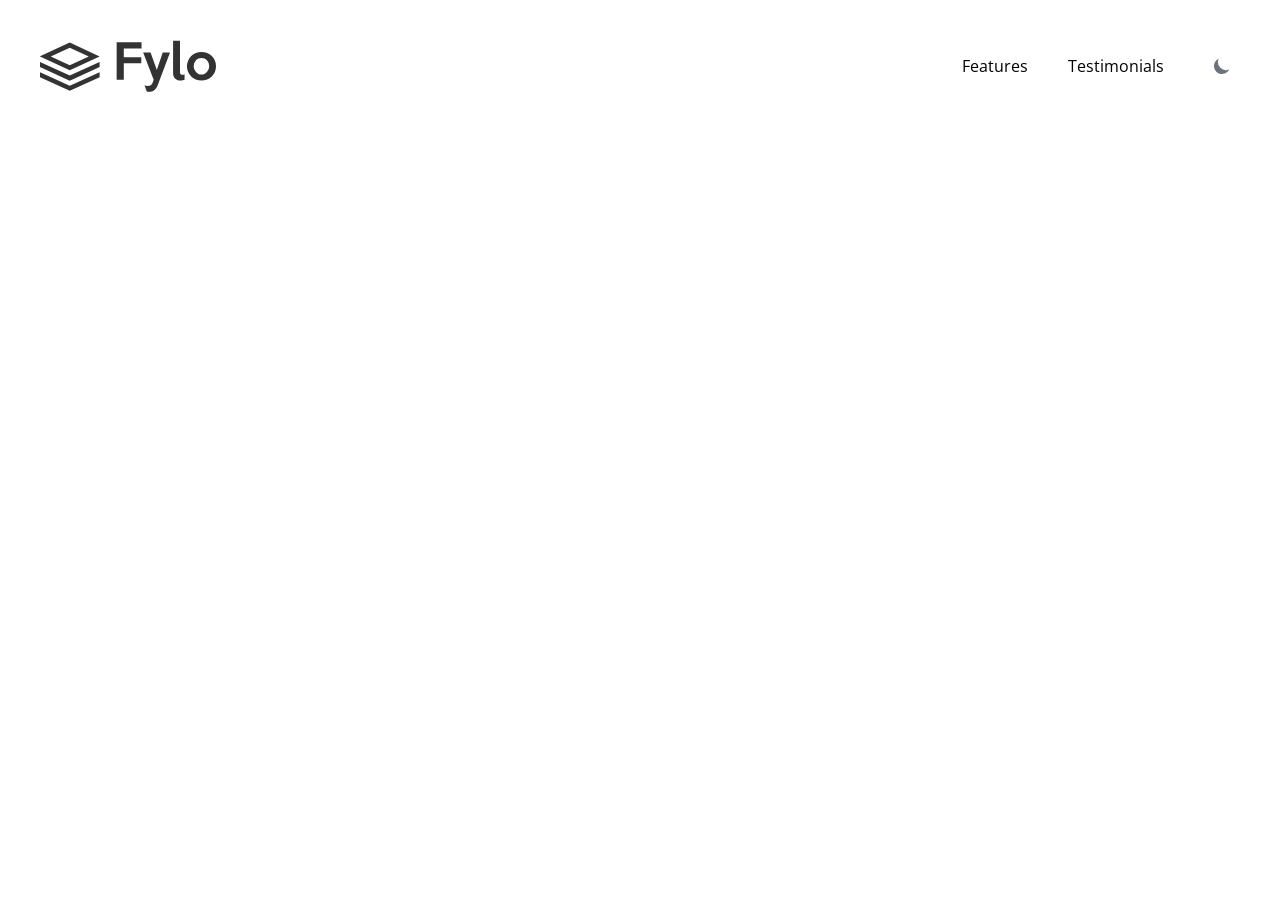
==== index.html @ 53589b2f "add javascript for color mode" ====
<!DOCTYPE html>
<html lang="en">
  <head>
    <meta charset="UTF-8" />
    <meta name="viewport" content="width=device-width, initial-scale=1.0" />
    <link rel="preconnect" href="https://fonts.googleapis.com" />
    <link rel="preconnect" href="https://fonts.gstatic.com" crossorigin />
    <link
      href="https://fonts.googleapis.com/css2?family=Open+Sans:wght@400;700&family=Raleway:ital,wght@0,400;0,700;1,400&display=swap"
      rel="stylesheet"
    />
    <link rel="stylesheet" href="css/style.css" />
    <script>
      // https://www.freecodecamp.org/news/how-to-build-a-dark-mode-switcher-with-tailwind-css-and-flowbite
      if (
        localStorage.getItem("color-theme") === "dark" ||
        (!("color-theme" in localStorage) &&
          window.matchMedia("(prefers-color-scheme: dark)").matches)
      ) {
        document.documentElement.classList.add("dark");
      } else {
        document.documentElement.classList.remove("dark");
      }
    </script>
    <script src="js/script.js" defer></script>
    <title>Fylo</title>
  </head>
  <body class="dark:bg-darkBlue dark:text-white font-opensans">
    <!-- Header -->
    <header class="container mx-auto mt-10 px-6 text-center h-40 md:h-20">
      <!-- Dynamic Logo -->
      <div
        class="bg-logo-light-mode dark:bg-logo-dark-mode bg-no-repeat h-20 w-48 mx-auto md:mx-0 md:absolute top-10 left-10"
      ></div>
      <!-- Menu -->
      <div
        class="flex items-center justify-center space-x-4 md:space-x-10 md:absolute top-12 right-10"
      >
        <a href="#features" class="hover:text-accentCyan">Features</a>
        <a href="#testimonials" class="hover:text-accentCyan">Testimonials</a>

        <!-- Dark/Light Mode Button -->
        <button
          id="theme-toggle"
          class="text-gray-500 dark:text-gray-400 hover:bg-gray-100 dark:hover:bg-gray-700 focus:outline-none focus:ring-4 focus:ring-gray-200 dark:focus:ring-gray-700 rounded-lg text-sm p-2 5"
        >
          <!-- Dark SVG Icon -->
          <svg
            id="theme-toggle-dark-icon"
            class="w-5 h-5 hidden"
            fill="currentColor"
            viewBox="0 0 20 20"
            xmlns="http://www.w3.org/2000/svg"
          >
            <path
              d="M17.293 13.293A8 8 0 016.707 2.707a8.001 8.001 0 1010.586 10.586z"
            ></path>
          </svg>
          <!-- Light SVG Icon -->
          <svg
            id="theme-toggle-light-icon"
            class="w-5 h-5 hidden"
            fill="currentColor"
            viewBox="0 0 20 20"
            xmlns="http://www.w3.org/2000/svg"
          >
            <path
              d="M10 2a1 1 0 011 1v1a1 1 0 11-2 0V3a1 1 0 011-1zm4 8a4 4 0 11-8 0 4 4 0 018 0zm-.464 4.95l.707.707a1 1 0 001.414-1.414l-.707-.707a1 1 0 00-1.414 1.414zm2.12-10.607a1 1 0 010 1.414l-.706.707a1 1 0 11-1.414-1.414l.707-.707a1 1 0 011.414 0zM17 11a1 1 0 100-2h-1a1 1 0 100 2h1zm-7 4a1 1 0 011 1v1a1 1 0 11-2 0v-1a1 1 0 011-1zM5.05 6.464A1 1 0 106.465 5.05l-.708-.707a1 1 0 00-1.414 1.414l.707.707zm1.414 8.486l-.707.707a1 1 0 01-1.414-1.414l.707-.707a1 1 0 011.414 1.414zM4 11a1 1 0 100-2H3a1 1 0 000 2h1z"
              fill-rule="evenodd"
              clip-rule="evenodd"
            ></path>
          </svg>
        </button>
      </div>
    </header>
  </body>
</html>
---- css/style.css ----
/*
! tailwindcss v3.3.3 | MIT License | https://tailwindcss.com
*/

/*
1. Prevent padding and border from affecting element width. (https://github.com/mozdevs/cssremedy/issues/4)
2. Allow adding a border to an element by just adding a border-width. (https://github.com/tailwindcss/tailwindcss/pull/116)
*/

*,
::before,
::after {
  box-sizing: border-box;
  /* 1 */
  border-width: 0;
  /* 2 */
  border-style: solid;
  /* 2 */
  border-color: #e5e7eb;
  /* 2 */
}

::before,
::after {
  --tw-content: '';
}

/*
1. Use a consistent sensible line-height in all browsers.
2. Prevent adjustments of font size after orientation changes in iOS.
3. Use a more readable tab size.
4. Use the user's configured `sans` font-family by default.
5. Use the user's configured `sans` font-feature-settings by default.
6. Use the user's configured `sans` font-variation-settings by default.
*/

html {
  line-height: 1.5;
  /* 1 */
  -webkit-text-size-adjust: 100%;
  /* 2 */
  -moz-tab-size: 4;
  /* 3 */
  -o-tab-size: 4;
     tab-size: 4;
  /* 3 */
  font-family: Raleway, sans-serif;
  /* 4 */
  font-feature-settings: normal;
  /* 5 */
  font-variation-settings: normal;
  /* 6 */
}

/*
1. Remove the margin in all browsers.
2. Inherit line-height from `html` so users can set them as a class directly on the `html` element.
*/

body {
  margin: 0;
  /* 1 */
  line-height: inherit;
  /* 2 */
}

/*
1. Add the correct height in Firefox.
2. Correct the inheritance of border color in Firefox. (https://bugzilla.mozilla.org/show_bug.cgi?id=190655)
3. Ensure horizontal rules are visible by default.
*/

hr {
  height: 0;
  /* 1 */
  color: inherit;
  /* 2 */
  border-top-width: 1px;
  /* 3 */
}

/*
Add the correct text decoration in Chrome, Edge, and Safari.
*/

abbr:where([title]) {
  -webkit-text-decoration: underline dotted;
          text-decoration: underline dotted;
}

/*
Remove the default font size and weight for headings.
*/

h1,
h2,
h3,
h4,
h5,
h6 {
  font-size: inherit;
  font-weight: inherit;
}

/*
Reset links to optimize for opt-in styling instead of opt-out.
*/

a {
  color: inherit;
  text-decoration: inherit;
}

/*
Add the correct font weight in Edge and Safari.
*/

b,
strong {
  font-weight: bolder;
}

/*
1. Use the user's configured `mono` font family by default.
2. Correct the odd `em` font sizing in all browsers.
*/

code,
kbd,
samp,
pre {
  font-family: ui-monospace, SFMono-Regular, Menlo, Monaco, Consolas, "Liberation Mono", "Courier New", monospace;
  /* 1 */
  font-size: 1em;
  /* 2 */
}

/*
Add the correct font size in all browsers.
*/

small {
  font-size: 80%;
}

/*
Prevent `sub` and `sup` elements from affecting the line height in all browsers.
*/

sub,
sup {
  font-size: 75%;
  line-height: 0;
  position: relative;
  vertical-align: baseline;
}

sub {
  bottom: -0.25em;
}

sup {
  top: -0.5em;
}

/*
1. Remove text indentation from table contents in Chrome and Safari. (https://bugs.chromium.org/p/chromium/issues/detail?id=999088, https://bugs.webkit.org/show_bug.cgi?id=201297)
2. Correct table border color inheritance in all Chrome and Safari. (https://bugs.chromium.org/p/chromium/issues/detail?id=935729, https://bugs.webkit.org/show_bug.cgi?id=195016)
3. Remove gaps between table borders by default.
*/

table {
  text-indent: 0;
  /* 1 */
  border-color: inherit;
  /* 2 */
  border-collapse: collapse;
  /* 3 */
}

/*
1. Change the font styles in all browsers.
2. Remove the margin in Firefox and Safari.
3. Remove default padding in all browsers.
*/

button,
input,
optgroup,
select,
textarea {
  font-family: inherit;
  /* 1 */
  font-feature-settings: inherit;
  /* 1 */
  font-variation-settings: inherit;
  /* 1 */
  font-size: 100%;
  /* 1 */
  font-weight: inherit;
  /* 1 */
  line-height: inherit;
  /* 1 */
  color: inherit;
  /* 1 */
  margin: 0;
  /* 2 */
  padding: 0;
  /* 3 */
}

/*
Remove the inheritance of text transform in Edge and Firefox.
*/

button,
select {
  text-transform: none;
}

/*
1. Correct the inability to style clickable types in iOS and Safari.
2. Remove default button styles.
*/

button,
[type='button'],
[type='reset'],
[type='submit'] {
  -webkit-appearance: button;
  /* 1 */
  background-color: transparent;
  /* 2 */
  background-image: none;
  /* 2 */
}

/*
Use the modern Firefox focus style for all focusable elements.
*/

:-moz-focusring {
  outline: auto;
}

/*
Remove the additional `:invalid` styles in Firefox. (https://github.com/mozilla/gecko-dev/blob/2f9eacd9d3d995c937b4251a5557d95d494c9be1/layout/style/res/forms.css#L728-L737)
*/

:-moz-ui-invalid {
  box-shadow: none;
}

/*
Add the correct vertical alignment in Chrome and Firefox.
*/

progress {
  vertical-align: baseline;
}

/*
Correct the cursor style of increment and decrement buttons in Safari.
*/

::-webkit-inner-spin-button,
::-webkit-outer-spin-button {
  height: auto;
}

/*
1. Correct the odd appearance in Chrome and Safari.
2. Correct the outline style in Safari.
*/

[type='search'] {
  -webkit-appearance: textfield;
  /* 1 */
  outline-offset: -2px;
  /* 2 */
}

/*
Remove the inner padding in Chrome and Safari on macOS.
*/

::-webkit-search-decoration {
  -webkit-appearance: none;
}

/*
1. Correct the inability to style clickable types in iOS and Safari.
2. Change font properties to `inherit` in Safari.
*/

::-webkit-file-upload-button {
  -webkit-appearance: button;
  /* 1 */
  font: inherit;
  /* 2 */
}

/*
Add the correct display in Chrome and Safari.
*/

summary {
  display: list-item;
}

/*
Removes the default spacing and border for appropriate elements.
*/

blockquote,
dl,
dd,
h1,
h2,
h3,
h4,
h5,
h6,
hr,
figure,
p,
pre {
  margin: 0;
}

fieldset {
  margin: 0;
  padding: 0;
}

legend {
  padding: 0;
}

ol,
ul,
menu {
  list-style: none;
  margin: 0;
  padding: 0;
}

/*
Reset default styling for dialogs.
*/

dialog {
  padding: 0;
}

/*
Prevent resizing textareas horizontally by default.
*/

textarea {
  resize: vertical;
}

/*
1. Reset the default placeholder opacity in Firefox. (https://github.com/tailwindlabs/tailwindcss/issues/3300)
2. Set the default placeholder color to the user's configured gray 400 color.
*/

input::-moz-placeholder, textarea::-moz-placeholder {
  opacity: 1;
  /* 1 */
  color: #9ca3af;
  /* 2 */
}

input::placeholder,
textarea::placeholder {
  opacity: 1;
  /* 1 */
  color: #9ca3af;
  /* 2 */
}

/*
Set the default cursor for buttons.
*/

button,
[role="button"] {
  cursor: pointer;
}

/*
Make sure disabled buttons don't get the pointer cursor.
*/

:disabled {
  cursor: default;
}

/*
1. Make replaced elements `display: block` by default. (https://github.com/mozdevs/cssremedy/issues/14)
2. Add `vertical-align: middle` to align replaced elements more sensibly by default. (https://github.com/jensimmons/cssremedy/issues/14#issuecomment-634934210)
   This can trigger a poorly considered lint error in some tools but is included by design.
*/

img,
svg,
video,
canvas,
audio,
iframe,
embed,
object {
  display: block;
  /* 1 */
  vertical-align: middle;
  /* 2 */
}

/*
Constrain images and videos to the parent width and preserve their intrinsic aspect ratio. (https://github.com/mozdevs/cssremedy/issues/14)
*/

img,
video {
  max-width: 100%;
  height: auto;
}

/* Make elements with the HTML hidden attribute stay hidden by default */

[hidden] {
  display: none;
}

*, ::before, ::after {
  --tw-border-spacing-x: 0;
  --tw-border-spacing-y: 0;
  --tw-translate-x: 0;
  --tw-translate-y: 0;
  --tw-rotate: 0;
  --tw-skew-x: 0;
  --tw-skew-y: 0;
  --tw-scale-x: 1;
  --tw-scale-y: 1;
  --tw-pan-x:  ;
  --tw-pan-y:  ;
  --tw-pinch-zoom:  ;
  --tw-scroll-snap-strictness: proximity;
  --tw-gradient-from-position:  ;
  --tw-gradient-via-position:  ;
  --tw-gradient-to-position:  ;
  --tw-ordinal:  ;
  --tw-slashed-zero:  ;
  --tw-numeric-figure:  ;
  --tw-numeric-spacing:  ;
  --tw-numeric-fraction:  ;
  --tw-ring-inset:  ;
  --tw-ring-offset-width: 0px;
  --tw-ring-offset-color: #fff;
  --tw-ring-color: rgb(59 130 246 / 0.5);
  --tw-ring-offset-shadow: 0 0 #0000;
  --tw-ring-shadow: 0 0 #0000;
  --tw-shadow: 0 0 #0000;
  --tw-shadow-colored: 0 0 #0000;
  --tw-blur:  ;
  --tw-brightness:  ;
  --tw-contrast:  ;
  --tw-grayscale:  ;
  --tw-hue-rotate:  ;
  --tw-invert:  ;
  --tw-saturate:  ;
  --tw-sepia:  ;
  --tw-drop-shadow:  ;
  --tw-backdrop-blur:  ;
  --tw-backdrop-brightness:  ;
  --tw-backdrop-contrast:  ;
  --tw-backdrop-grayscale:  ;
  --tw-backdrop-hue-rotate:  ;
  --tw-backdrop-invert:  ;
  --tw-backdrop-opacity:  ;
  --tw-backdrop-saturate:  ;
  --tw-backdrop-sepia:  ;
}

::backdrop {
  --tw-border-spacing-x: 0;
  --tw-border-spacing-y: 0;
  --tw-translate-x: 0;
  --tw-translate-y: 0;
  --tw-rotate: 0;
  --tw-skew-x: 0;
  --tw-skew-y: 0;
  --tw-scale-x: 1;
  --tw-scale-y: 1;
  --tw-pan-x:  ;
  --tw-pan-y:  ;
  --tw-pinch-zoom:  ;
  --tw-scroll-snap-strictness: proximity;
  --tw-gradient-from-position:  ;
  --tw-gradient-via-position:  ;
  --tw-gradient-to-position:  ;
  --tw-ordinal:  ;
  --tw-slashed-zero:  ;
  --tw-numeric-figure:  ;
  --tw-numeric-spacing:  ;
  --tw-numeric-fraction:  ;
  --tw-ring-inset:  ;
  --tw-ring-offset-width: 0px;
  --tw-ring-offset-color: #fff;
  --tw-ring-color: rgb(59 130 246 / 0.5);
  --tw-ring-offset-shadow: 0 0 #0000;
  --tw-ring-shadow: 0 0 #0000;
  --tw-shadow: 0 0 #0000;
  --tw-shadow-colored: 0 0 #0000;
  --tw-blur:  ;
  --tw-brightness:  ;
  --tw-contrast:  ;
  --tw-grayscale:  ;
  --tw-hue-rotate:  ;
  --tw-invert:  ;
  --tw-saturate:  ;
  --tw-sepia:  ;
  --tw-drop-shadow:  ;
  --tw-backdrop-blur:  ;
  --tw-backdrop-brightness:  ;
  --tw-backdrop-contrast:  ;
  --tw-backdrop-grayscale:  ;
  --tw-backdrop-hue-rotate:  ;
  --tw-backdrop-invert:  ;
  --tw-backdrop-opacity:  ;
  --tw-backdrop-saturate:  ;
  --tw-backdrop-sepia:  ;
}

.container {
  width: 100%;
}

@media (min-width: 640px) {
  .container {
    max-width: 640px;
  }
}

@media (min-width: 768px) {
  .container {
    max-width: 768px;
  }
}

@media (min-width: 1024px) {
  .container {
    max-width: 1024px;
  }
}

@media (min-width: 1280px) {
  .container {
    max-width: 1280px;
  }
}

@media (min-width: 1536px) {
  .container {
    max-width: 1536px;
  }
}

.left-10 {
  left: 2.5rem;
}

.top-10 {
  top: 2.5rem;
}

.right-10 {
  right: 2.5rem;
}

.top-12 {
  top: 3rem;
}

.mx-auto {
  margin-left: auto;
  margin-right: auto;
}

.mt-10 {
  margin-top: 2.5rem;
}

.flex {
  display: flex;
}

.hidden {
  display: none;
}

.h-40 {
  height: 10rem;
}

.h-20 {
  height: 5rem;
}

.h-5 {
  height: 1.25rem;
}

.w-48 {
  width: 12rem;
}

.w-5 {
  width: 1.25rem;
}

.items-center {
  align-items: center;
}

.justify-center {
  justify-content: center;
}

.space-x-4 > :not([hidden]) ~ :not([hidden]) {
  --tw-space-x-reverse: 0;
  margin-right: calc(1rem * var(--tw-space-x-reverse));
  margin-left: calc(1rem * calc(1 - var(--tw-space-x-reverse)));
}

.rounded-lg {
  border-radius: 0.5rem;
}

.bg-logo-light-mode {
  background-image: url('../images/logo-light-mode.svg');
}

.bg-no-repeat {
  background-repeat: no-repeat;
}

.p-2 {
  padding: 0.5rem;
}

.px-6 {
  padding-left: 1.5rem;
  padding-right: 1.5rem;
}

.text-center {
  text-align: center;
}

.font-opensans {
  font-family: Open Sans, sans-serif;
}

.text-sm {
  font-size: 0.875rem;
  line-height: 1.25rem;
}

.text-gray-500 {
  --tw-text-opacity: 1;
  color: rgb(107 114 128 / var(--tw-text-opacity));
}

.hover\:bg-gray-100:hover {
  --tw-bg-opacity: 1;
  background-color: rgb(243 244 246 / var(--tw-bg-opacity));
}

.hover\:text-accentCyan:hover {
  --tw-text-opacity: 1;
  color: hsl(176 68% 64% / var(--tw-text-opacity));
}

.focus\:outline-none:focus {
  outline: 2px solid transparent;
  outline-offset: 2px;
}

.focus\:ring-4:focus {
  --tw-ring-offset-shadow: var(--tw-ring-inset) 0 0 0 var(--tw-ring-offset-width) var(--tw-ring-offset-color);
  --tw-ring-shadow: var(--tw-ring-inset) 0 0 0 calc(4px + var(--tw-ring-offset-width)) var(--tw-ring-color);
  box-shadow: var(--tw-ring-offset-shadow), var(--tw-ring-shadow), var(--tw-shadow, 0 0 #0000);
}

.focus\:ring-gray-200:focus {
  --tw-ring-opacity: 1;
  --tw-ring-color: rgb(229 231 235 / var(--tw-ring-opacity));
}

:is(.dark .dark\:bg-darkBlue) {
  --tw-bg-opacity: 1;
  background-color: hsl(217 28% 15% / var(--tw-bg-opacity));
}

:is(.dark .dark\:bg-logo-dark-mode) {
  background-image: url('../images/logo-dark-mode.svg');
}

:is(.dark .dark\:text-white) {
  --tw-text-opacity: 1;
  color: rgb(255 255 255 / var(--tw-text-opacity));
}

:is(.dark .dark\:text-gray-400) {
  --tw-text-opacity: 1;
  color: rgb(156 163 175 / var(--tw-text-opacity));
}

:is(.dark .dark\:hover\:bg-gray-700:hover) {
  --tw-bg-opacity: 1;
  background-color: rgb(55 65 81 / var(--tw-bg-opacity));
}

:is(.dark .dark\:focus\:ring-gray-700:focus) {
  --tw-ring-opacity: 1;
  --tw-ring-color: rgb(55 65 81 / var(--tw-ring-opacity));
}

@media (min-width: 768px) {
  .md\:absolute {
    position: absolute;
  }

  .md\:mx-0 {
    margin-left: 0px;
    margin-right: 0px;
  }

  .md\:h-20 {
    height: 5rem;
  }

  .md\:space-x-10 > :not([hidden]) ~ :not([hidden]) {
    --tw-space-x-reverse: 0;
    margin-right: calc(2.5rem * var(--tw-space-x-reverse));
    margin-left: calc(2.5rem * calc(1 - var(--tw-space-x-reverse)));
  }
}
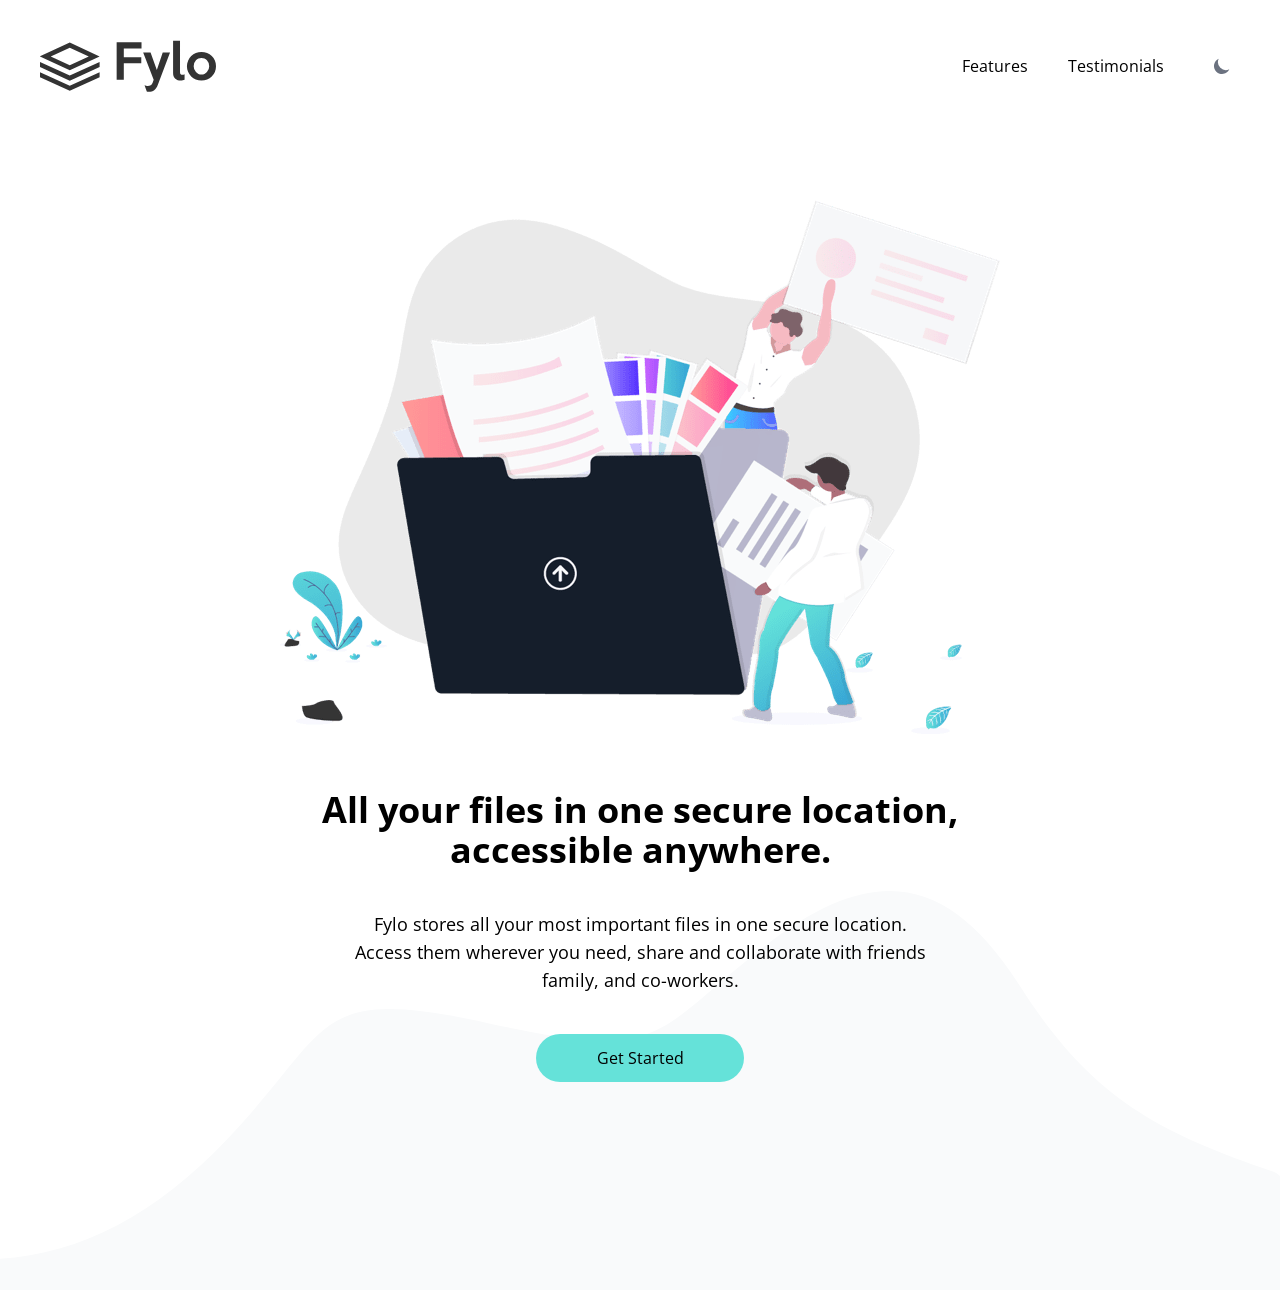
==== commit 04205c57: "hero section" ====
--- a/index.html
+++ b/index.html
@@ -73,5 +73,29 @@
         </button>
       </div>
     </header>
+
+    <!-- Hero Section -->
+    <section
+      id="hero"
+      class="bg-curvy-light-mode dark:bg-curvy-dark-mode bg-no-repeat bg-contain bg-bottom"
+    >
+      <!-- Hero Container -->
+      <div class="container mx-auto px-6 text-center md:pt-20 pb-52">
+        <img src="images/illustration-intro.png" alt="" class="mx-auto" />
+        <h1
+          class="max-w-2xl mx-auto mb-10 text-3xl font-bold leading-normal mt-14 md:text-4xl"
+        >
+          All your files in one secure location, accessible anywhere.
+        </h1>
+        <p class="max-w-sm mx-auto mb-10 text-sm md:max-w-xl md:text-lg">
+          Fylo stores all your most important files in one secure location.
+          Access them wherever you need, share and collaborate with friends
+          family, and co-workers.
+        </p>
+        <button class="p-3 rounded-full w-52 bg-accentCyan hover:scale-95">
+          Get Started
+        </button>
+      </div>
+    </section>
   </body>
 </html>
--- a/css/style.css
+++ b/css/style.css
@@ -593,6 +593,14 @@
   margin-top: 2.5rem;
 }
 
+.mb-10 {
+  margin-bottom: 2.5rem;
+}
+
+.mt-14 {
+  margin-top: 3.5rem;
+}
+
 .flex {
   display: flex;
 }
@@ -619,6 +627,22 @@
 
 .w-5 {
   width: 1.25rem;
+}
+
+.w-52 {
+  width: 13rem;
+}
+
+.max-w-2xl {
+  max-width: 42rem;
+}
+
+.max-w-xs {
+  max-width: 20rem;
+}
+
+.max-w-sm {
+  max-width: 24rem;
 }
 
 .items-center {
@@ -639,16 +663,41 @@
   border-radius: 0.5rem;
 }
 
+.rounded-full {
+  border-radius: 9999px;
+}
+
+.bg-accentCyan {
+  --tw-bg-opacity: 1;
+  background-color: hsl(176 68% 64% / var(--tw-bg-opacity));
+}
+
 .bg-logo-light-mode {
   background-image: url('../images/logo-light-mode.svg');
 }
 
+.bg-curvy-light-mode {
+  background-image: url('../images/bg-curvy-light-mode.svg');
+}
+
+.bg-contain {
+  background-size: contain;
+}
+
+.bg-bottom {
+  background-position: bottom;
+}
+
 .bg-no-repeat {
   background-repeat: no-repeat;
 }
 
 .p-2 {
   padding: 0.5rem;
+}
+
+.p-3 {
+  padding: 0.75rem;
 }
 
 .px-6 {
@@ -656,6 +705,10 @@
   padding-right: 1.5rem;
 }
 
+.pb-52 {
+  padding-bottom: 13rem;
+}
+
 .text-center {
   text-align: center;
 }
@@ -669,9 +722,28 @@
   line-height: 1.25rem;
 }
 
+.text-3xl {
+  font-size: 1.875rem;
+  line-height: 2.25rem;
+}
+
+.font-bold {
+  font-weight: 700;
+}
+
+.leading-normal {
+  line-height: 1.5;
+}
+
 .text-gray-500 {
   --tw-text-opacity: 1;
   color: rgb(107 114 128 / var(--tw-text-opacity));
+}
+
+.hover\:scale-95:hover {
+  --tw-scale-x: .95;
+  --tw-scale-y: .95;
+  transform: translate(var(--tw-translate-x), var(--tw-translate-y)) rotate(var(--tw-rotate)) skewX(var(--tw-skew-x)) skewY(var(--tw-skew-y)) scaleX(var(--tw-scale-x)) scaleY(var(--tw-scale-y));
 }
 
 .hover\:bg-gray-100:hover {
@@ -709,6 +781,10 @@
   background-image: url('../images/logo-dark-mode.svg');
 }
 
+:is(.dark .dark\:bg-curvy-dark-mode) {
+  background-image: url('../images/bg-curvy-dark-mode.svg');
+}
+
 :is(.dark .dark\:text-white) {
   --tw-text-opacity: 1;
   color: rgb(255 255 255 / var(--tw-text-opacity));
@@ -741,6 +817,10 @@
 
   .md\:h-20 {
     height: 5rem;
+  }
+
+  .md\:max-w-xl {
+    max-width: 36rem;
   }
 
   .md\:space-x-10 > :not([hidden]) ~ :not([hidden]) {
@@ -748,4 +828,18 @@
     margin-right: calc(2.5rem * var(--tw-space-x-reverse));
     margin-left: calc(2.5rem * calc(1 - var(--tw-space-x-reverse)));
   }
-}
+
+  .md\:pt-20 {
+    padding-top: 5rem;
+  }
+
+  .md\:text-4xl {
+    font-size: 2.25rem;
+    line-height: 2.5rem;
+  }
+
+  .md\:text-lg {
+    font-size: 1.125rem;
+    line-height: 1.75rem;
+  }
+}
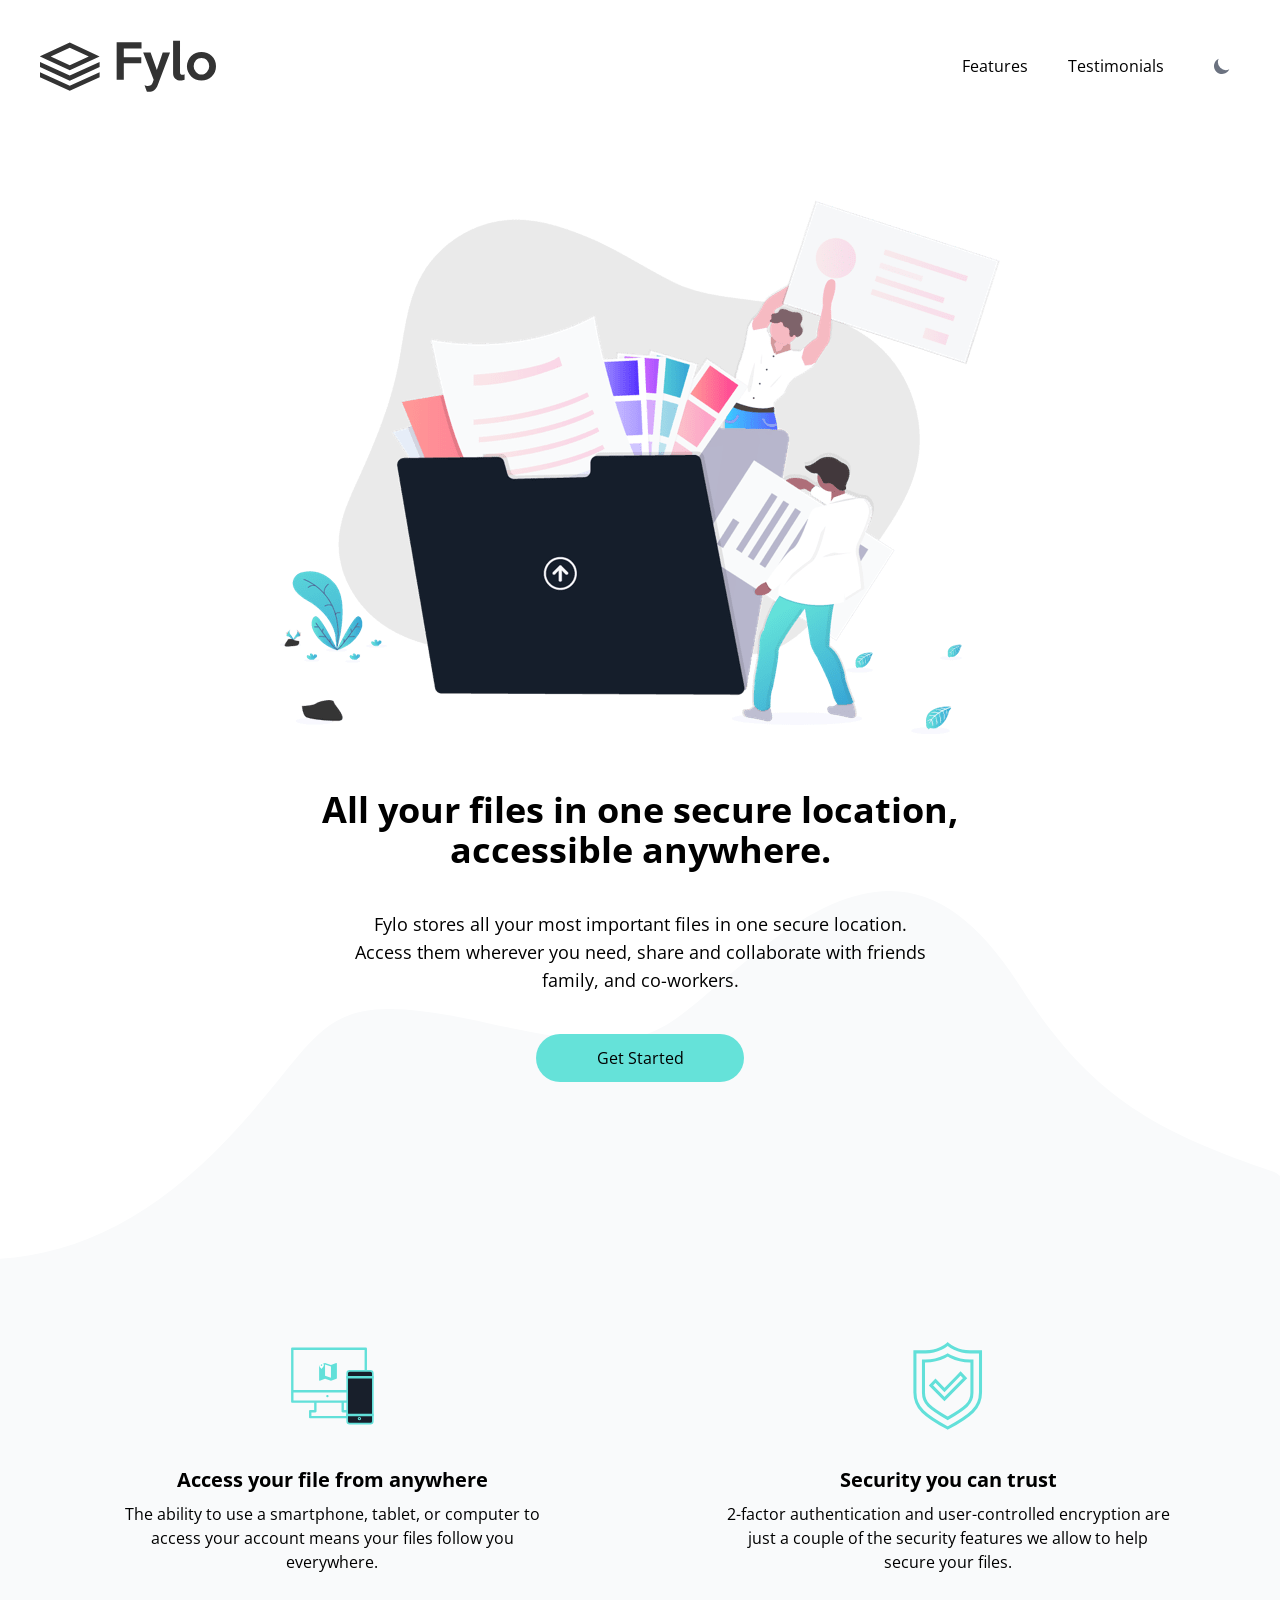
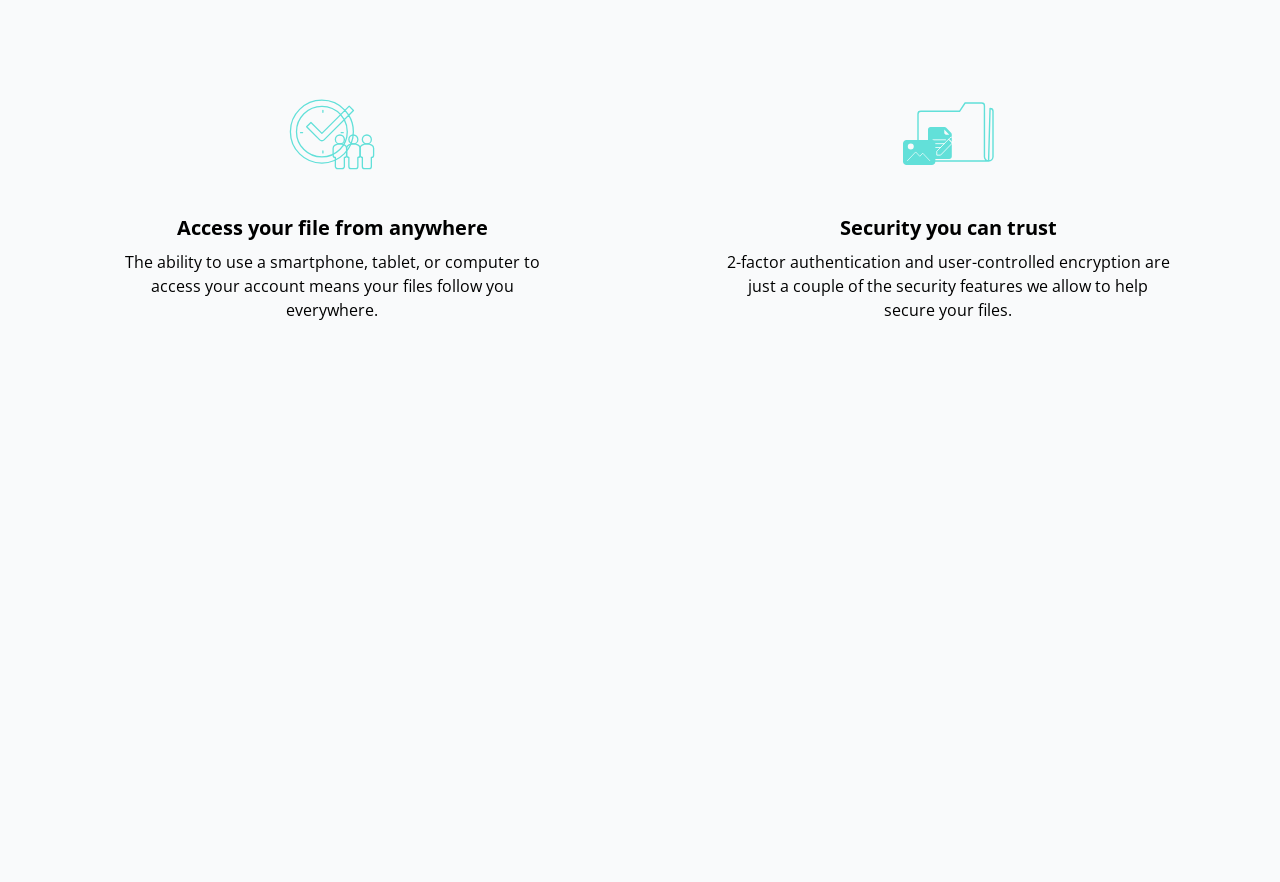
==== commit ca607a38: "features and productive sections" ====
--- a/index.html
+++ b/index.html
@@ -97,5 +97,82 @@
         </button>
       </div>
     </section>
+
+    <!-- Features Section -->
+    <section id="features" class="pt-12 bg-gray-50 dark:bg-darkBlue1">
+      <!-- Features Container -->
+      <div class="container mx-auto px-6 pb-32">
+        <!-- First Row -->
+        <div
+          class="flex flex-col space-y-24 text-center md:flex-row md:space-y-0"
+        >
+          <!-- Item 1 -->
+          <div class="flex flex-col items-center space-y-2 md:w-1/2">
+            <div class="flex items-center justify-center h-24 mb-6">
+              <img src="images/icon-access-anywhere.svg" alt="" />
+            </div>
+            <h3 class="text-xl font-bold">Access your file from anywhere</h3>
+            <p class="max-w-md">
+              The ability to use a smartphone, tablet, or computer to access
+              your account means your files follow you everywhere.
+            </p>
+          </div>
+          <!-- Item 2 -->
+          <div class="flex flex-col items-center space-y-2 md:w-1/2">
+            <div class="flex items-center justify-center h-24 mb-6">
+              <img src="images/icon-security.svg" alt="" />
+            </div>
+            <h3 class="text-xl font-bold">Security you can trust</h3>
+            <p class="max-w-md">
+              2-factor authentication and user-controlled encryption are just a
+              couple of the security features we allow to help secure your
+              files.
+            </p>
+          </div>
+        </div>
+
+        <!-- Second Row -->
+        <div
+          class="flex flex-col space-y-24 mt-28 text-center md:flex-row md:space-y-0"
+        >
+          <!-- Item 3 -->
+          <div class="flex flex-col items-center space-y-2 md:w-1/2">
+            <div class="flex items-center justify-center h-24 mb-6">
+              <img src="images/icon-collaboration.svg" alt="" />
+            </div>
+            <h3 class="text-xl font-bold">Access your file from anywhere</h3>
+            <p class="max-w-md">
+              The ability to use a smartphone, tablet, or computer to access
+              your account means your files follow you everywhere.
+            </p>
+          </div>
+          <!-- Item 4 -->
+          <div class="flex flex-col items-center space-y-2 md:w-1/2">
+            <div class="flex items-center justify-center h-24 mb-6">
+              <img src="images/icon-any-file.svg" alt="" />
+            </div>
+            <h3 class="text-xl font-bold">Security you can trust</h3>
+            <p class="max-w-md">
+              2-factor authentication and user-controlled encryption are just a
+              couple of the security features we allow to help secure your
+              files.
+            </p>
+          </div>
+        </div>
+      </div>
+    </section>
+
+    <!-- Testimonial Section -->
+    <section id="testimonials" class="bg-gray-50 dark:bg-darkBlue">
+      <!-- Testimonials Container -->
+      <div class="container mx-auto pt-12 px-6 pb-80 md:pb-96">
+        <!-- Boxes Container -->
+        <div
+          class="relative flex flex-col w-full space-y-6 md:flex-row md:space-y-0 md:space-x-12"
+        >
+          <!-- Quotes Image -->
+        </div>
+      </div>
+    </section>
   </body>
 </html>
--- a/css/style.css
+++ b/css/style.css
@@ -568,16 +568,20 @@
   }
 }
 
+.relative {
+  position: relative;
+}
+
 .left-10 {
   left: 2.5rem;
 }
 
+.right-10 {
+  right: 2.5rem;
+}
+
 .top-10 {
   top: 2.5rem;
-}
-
-.right-10 {
-  right: 2.5rem;
 }
 
 .top-12 {
@@ -589,18 +593,26 @@
   margin-right: auto;
 }
 
+.mb-10 {
+  margin-bottom: 2.5rem;
+}
+
 .mt-10 {
   margin-top: 2.5rem;
 }
 
-.mb-10 {
-  margin-bottom: 2.5rem;
-}
-
 .mt-14 {
   margin-top: 3.5rem;
 }
 
+.mb-6 {
+  margin-bottom: 1.5rem;
+}
+
+.mt-28 {
+  margin-top: 7rem;
+}
+
 .flex {
   display: flex;
 }
@@ -609,18 +621,22 @@
   display: none;
 }
 
+.h-20 {
+  height: 5rem;
+}
+
 .h-40 {
   height: 10rem;
 }
 
-.h-20 {
-  height: 5rem;
-}
-
 .h-5 {
   height: 1.25rem;
 }
 
+.h-24 {
+  height: 6rem;
+}
+
 .w-48 {
   width: 12rem;
 }
@@ -633,16 +649,24 @@
   width: 13rem;
 }
 
+.w-full {
+  width: 100%;
+}
+
 .max-w-2xl {
   max-width: 42rem;
 }
 
-.max-w-xs {
-  max-width: 20rem;
-}
-
 .max-w-sm {
   max-width: 24rem;
+}
+
+.max-w-md {
+  max-width: 28rem;
+}
+
+.flex-col {
+  flex-direction: column;
 }
 
 .items-center {
@@ -659,12 +683,30 @@
   margin-left: calc(1rem * calc(1 - var(--tw-space-x-reverse)));
 }
 
+.space-y-2 > :not([hidden]) ~ :not([hidden]) {
+  --tw-space-y-reverse: 0;
+  margin-top: calc(0.5rem * calc(1 - var(--tw-space-y-reverse)));
+  margin-bottom: calc(0.5rem * var(--tw-space-y-reverse));
+}
+
+.space-y-24 > :not([hidden]) ~ :not([hidden]) {
+  --tw-space-y-reverse: 0;
+  margin-top: calc(6rem * calc(1 - var(--tw-space-y-reverse)));
+  margin-bottom: calc(6rem * var(--tw-space-y-reverse));
+}
+
+.space-y-6 > :not([hidden]) ~ :not([hidden]) {
+  --tw-space-y-reverse: 0;
+  margin-top: calc(1.5rem * calc(1 - var(--tw-space-y-reverse)));
+  margin-bottom: calc(1.5rem * var(--tw-space-y-reverse));
+}
+
+.rounded-full {
+  border-radius: 9999px;
+}
+
 .rounded-lg {
   border-radius: 0.5rem;
-}
-
-.rounded-full {
-  border-radius: 9999px;
 }
 
 .bg-accentCyan {
@@ -672,12 +714,17 @@
   background-color: hsl(176 68% 64% / var(--tw-bg-opacity));
 }
 
+.bg-gray-50 {
+  --tw-bg-opacity: 1;
+  background-color: rgb(249 250 251 / var(--tw-bg-opacity));
+}
+
+.bg-curvy-light-mode {
+  background-image: url('../images/bg-curvy-light-mode.svg');
+}
+
 .bg-logo-light-mode {
   background-image: url('../images/logo-light-mode.svg');
-}
-
-.bg-curvy-light-mode {
-  background-image: url('../images/bg-curvy-light-mode.svg');
 }
 
 .bg-contain {
@@ -705,16 +752,42 @@
   padding-right: 1.5rem;
 }
 
+.px-2 {
+  padding-left: 0.5rem;
+  padding-right: 0.5rem;
+}
+
 .pb-52 {
   padding-bottom: 13rem;
 }
 
+.pb-32 {
+  padding-bottom: 8rem;
+}
+
+.pt-12 {
+  padding-top: 3rem;
+}
+
+.pt-10 {
+  padding-top: 2.5rem;
+}
+
+.pb-80 {
+  padding-bottom: 20rem;
+}
+
 .text-center {
   text-align: center;
 }
 
 .font-opensans {
   font-family: Open Sans, sans-serif;
+}
+
+.text-3xl {
+  font-size: 1.875rem;
+  line-height: 2.25rem;
 }
 
 .text-sm {
@@ -722,9 +795,9 @@
   line-height: 1.25rem;
 }
 
-.text-3xl {
-  font-size: 1.875rem;
-  line-height: 2.25rem;
+.text-xl {
+  font-size: 1.25rem;
+  line-height: 1.75rem;
 }
 
 .font-bold {
@@ -777,12 +850,22 @@
   background-color: hsl(217 28% 15% / var(--tw-bg-opacity));
 }
 
+:is(.dark .dark\:bg-darkBlue1) {
+  --tw-bg-opacity: 1;
+  background-color: hsl(218 28% 13% / var(--tw-bg-opacity));
+}
+
+:is(.dark .dark\:bg-curvy-dark-mode) {
+  background-image: url('../images/bg-curvy-dark-mode.svg');
+}
+
 :is(.dark .dark\:bg-logo-dark-mode) {
   background-image: url('../images/logo-dark-mode.svg');
 }
 
-:is(.dark .dark\:bg-curvy-dark-mode) {
-  background-image: url('../images/bg-curvy-dark-mode.svg');
+:is(.dark .dark\:text-gray-400) {
+  --tw-text-opacity: 1;
+  color: rgb(156 163 175 / var(--tw-text-opacity));
 }
 
 :is(.dark .dark\:text-white) {
@@ -790,11 +873,6 @@
   color: rgb(255 255 255 / var(--tw-text-opacity));
 }
 
-:is(.dark .dark\:text-gray-400) {
-  --tw-text-opacity: 1;
-  color: rgb(156 163 175 / var(--tw-text-opacity));
-}
-
 :is(.dark .dark\:hover\:bg-gray-700:hover) {
   --tw-bg-opacity: 1;
   background-color: rgb(55 65 81 / var(--tw-bg-opacity));
@@ -819,8 +897,16 @@
     height: 5rem;
   }
 
+  .md\:w-1\/2 {
+    width: 50%;
+  }
+
   .md\:max-w-xl {
     max-width: 36rem;
+  }
+
+  .md\:flex-row {
+    flex-direction: row;
   }
 
   .md\:space-x-10 > :not([hidden]) ~ :not([hidden]) {
@@ -829,8 +915,24 @@
     margin-left: calc(2.5rem * calc(1 - var(--tw-space-x-reverse)));
   }
 
+  .md\:space-y-0 > :not([hidden]) ~ :not([hidden]) {
+    --tw-space-y-reverse: 0;
+    margin-top: calc(0px * calc(1 - var(--tw-space-y-reverse)));
+    margin-bottom: calc(0px * var(--tw-space-y-reverse));
+  }
+
+  .md\:space-x-12 > :not([hidden]) ~ :not([hidden]) {
+    --tw-space-x-reverse: 0;
+    margin-right: calc(3rem * var(--tw-space-x-reverse));
+    margin-left: calc(3rem * calc(1 - var(--tw-space-x-reverse)));
+  }
+
   .md\:pt-20 {
     padding-top: 5rem;
+  }
+
+  .md\:pb-96 {
+    padding-bottom: 24rem;
   }
 
   .md\:text-4xl {
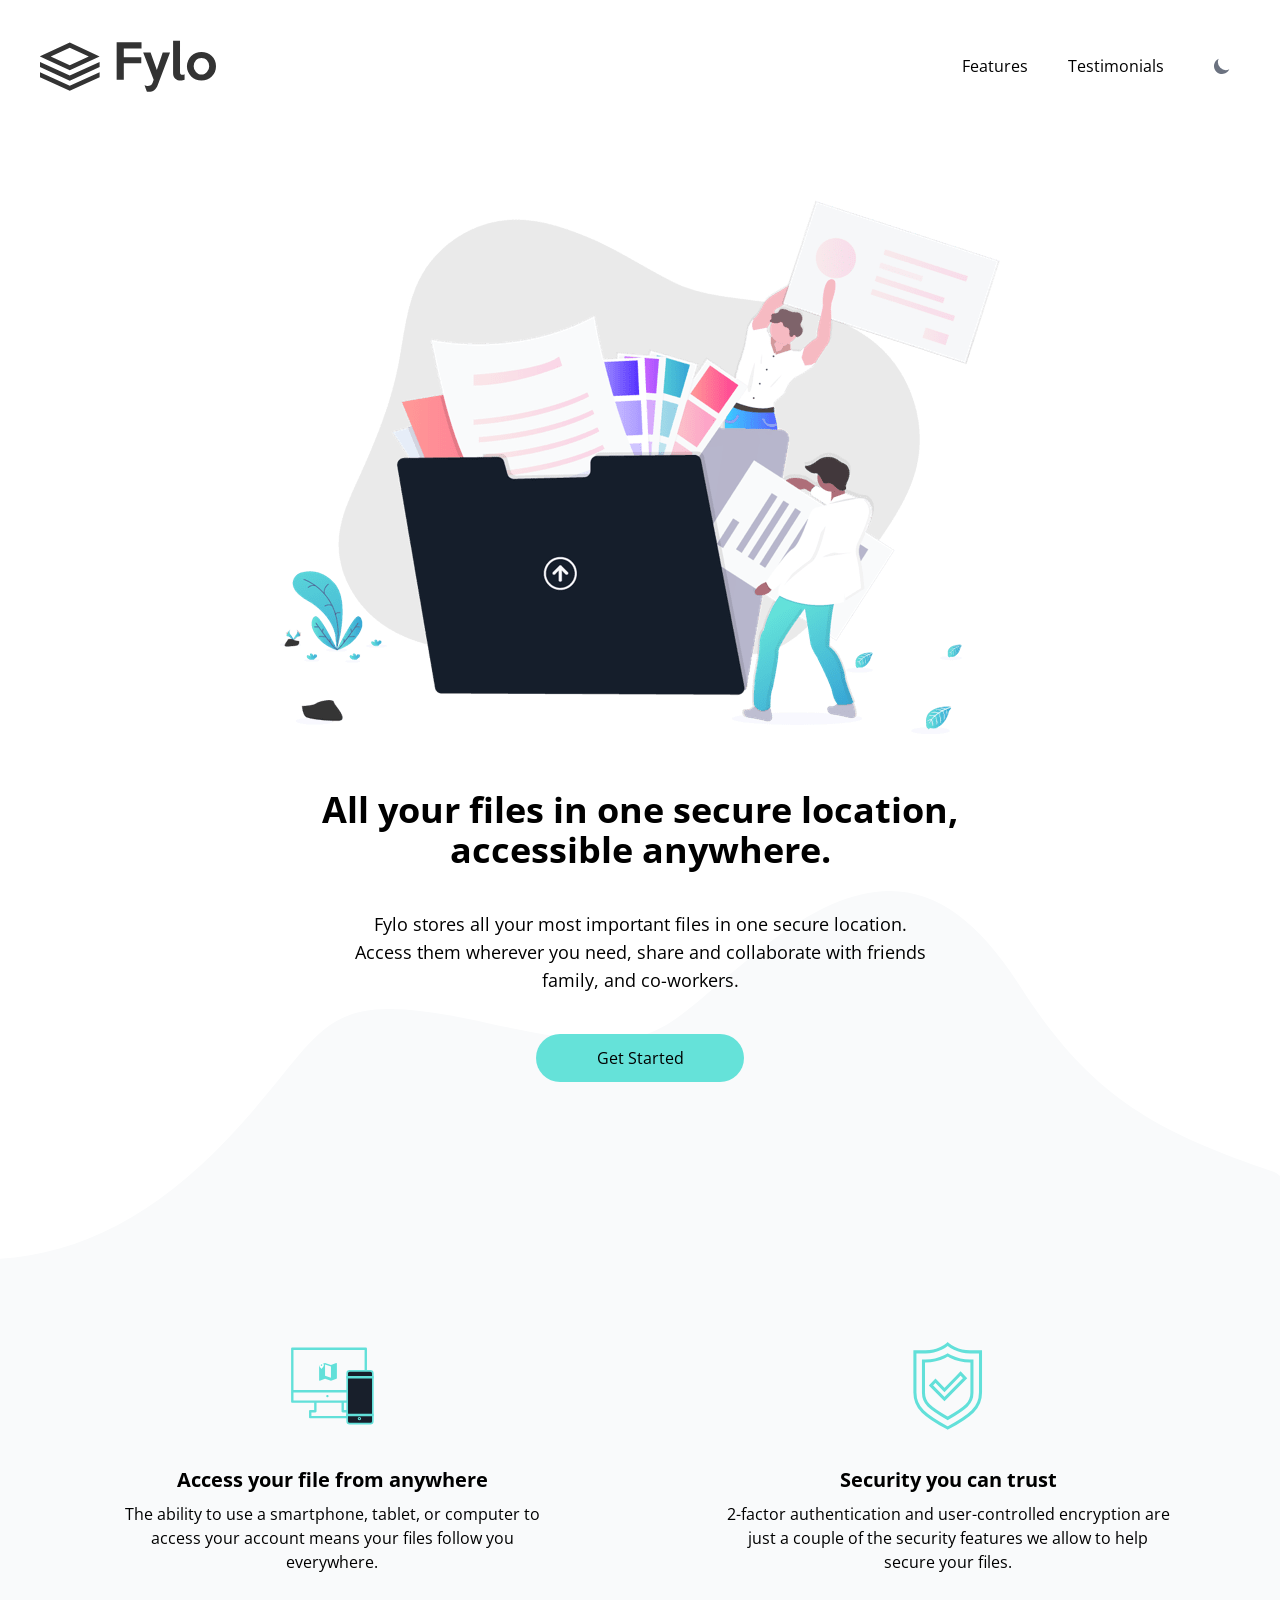
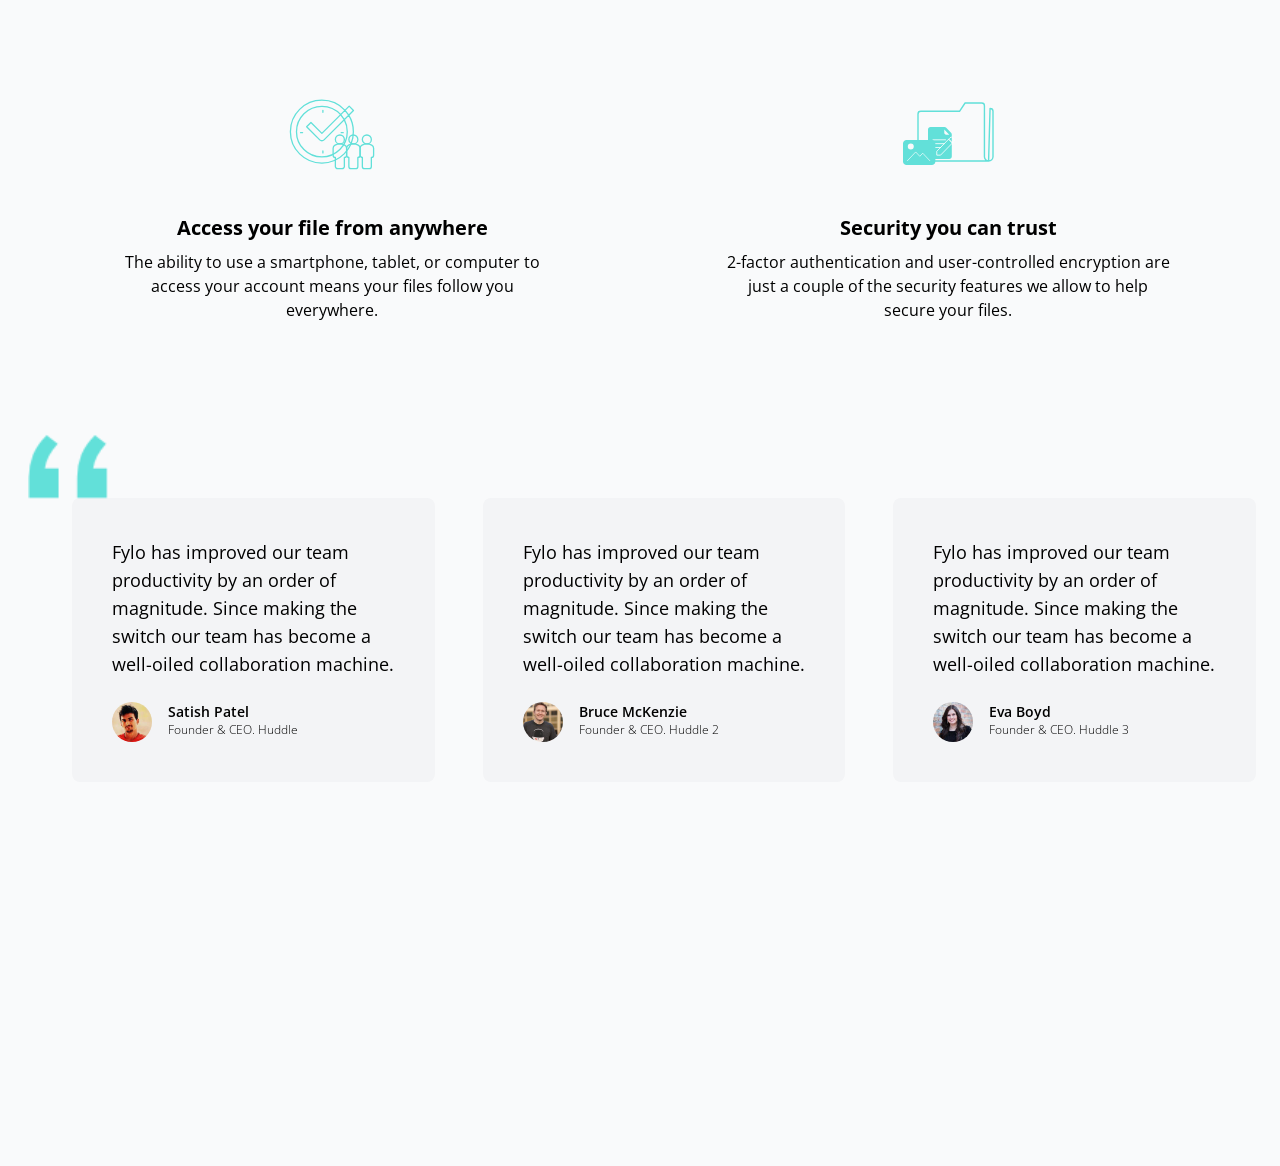
==== commit 27018931: "testimonials" ====
--- a/index.html
+++ b/index.html
@@ -171,6 +171,80 @@
           class="relative flex flex-col w-full space-y-6 md:flex-row md:space-y-0 md:space-x-12"
         >
           <!-- Quotes Image -->
+          <img
+            src="images/bg-quotes.png"
+            alt=""
+            class="absolute left-1 -top-2 w-10 md:-top-16 md:w-20"
+          />
+
+          <!-- Box 1 -->
+          <div
+            class="flex flex-col p-10 space-y-6 rounded-lg bg-gray-100 dark:bg-darkBlue3 md:w-1/3"
+          >
+            <p class="text-sm leading-5 md:text-lg">
+              Fylo has improved our team productivity by an order of magnitude.
+              Since making the switch our team has become a well-oiled
+              collaboration machine.
+            </p>
+            <!-- Customer Info -->
+            <div class="flex space-x-4">
+              <img
+                src="images/profile-1.jpg"
+                alt=""
+                class="w-10 h-10 rounded-full"
+              />
+              <div>
+                <h5 class="text-sm font-semibold">Satish Patel</h5>
+                <p class="text-xs font-extralight">Founder & CEO. Huddle</p>
+              </div>
+            </div>
+          </div>
+
+          <!-- Box 2 -->
+          <div
+            class="flex flex-col p-10 space-y-6 rounded-lg bg-gray-100 dark:bg-darkBlue3 md:w-1/3"
+          >
+            <p class="text-sm leading-5 md:text-lg">
+              Fylo has improved our team productivity by an order of magnitude.
+              Since making the switch our team has become a well-oiled
+              collaboration machine.
+            </p>
+            <!-- Customer Info -->
+            <div class="flex space-x-4">
+              <img
+                src="images/profile-2.jpg"
+                alt=""
+                class="w-10 h-10 rounded-full"
+              />
+              <div>
+                <h5 class="text-sm font-semibold">Bruce McKenzie</h5>
+                <p class="text-xs font-extralight">Founder & CEO. Huddle 2</p>
+              </div>
+            </div>
+          </div>
+
+          <!-- Box 3 -->
+          <div
+            class="flex flex-col p-10 space-y-6 rounded-lg bg-gray-100 dark:bg-darkBlue3 md:w-1/3"
+          >
+            <p class="text-sm leading-5 md:text-lg">
+              Fylo has improved our team productivity by an order of magnitude.
+              Since making the switch our team has become a well-oiled
+              collaboration machine.
+            </p>
+            <!-- Customer Info -->
+            <div class="flex space-x-4">
+              <img
+                src="images/profile-3.jpg"
+                alt=""
+                class="w-10 h-10 rounded-full"
+              />
+              <div>
+                <h5 class="text-sm font-semibold">Eva Boyd</h5>
+                <p class="text-xs font-extralight">Founder & CEO. Huddle 3</p>
+              </div>
+            </div>
+          </div>
         </div>
       </div>
     </section>
--- a/css/style.css
+++ b/css/style.css
@@ -568,8 +568,20 @@
   }
 }
 
+.absolute {
+  position: absolute;
+}
+
 .relative {
   position: relative;
+}
+
+.-top-2 {
+  top: -0.5rem;
+}
+
+.left-1 {
+  left: 0.25rem;
 }
 
 .left-10 {
@@ -597,6 +609,10 @@
   margin-bottom: 2.5rem;
 }
 
+.mb-6 {
+  margin-bottom: 1.5rem;
+}
+
 .mt-10 {
   margin-top: 2.5rem;
 }
@@ -605,10 +621,6 @@
   margin-top: 3.5rem;
 }
 
-.mb-6 {
-  margin-bottom: 1.5rem;
-}
-
 .mt-28 {
   margin-top: 7rem;
 }
@@ -621,10 +633,18 @@
   display: none;
 }
 
+.h-10 {
+  height: 2.5rem;
+}
+
 .h-20 {
   height: 5rem;
 }
 
+.h-24 {
+  height: 6rem;
+}
+
 .h-40 {
   height: 10rem;
 }
@@ -633,8 +653,8 @@
   height: 1.25rem;
 }
 
-.h-24 {
-  height: 6rem;
+.w-10 {
+  width: 2.5rem;
 }
 
 .w-48 {
@@ -657,12 +677,12 @@
   max-width: 42rem;
 }
 
+.max-w-md {
+  max-width: 28rem;
+}
+
 .max-w-sm {
   max-width: 24rem;
-}
-
-.max-w-md {
-  max-width: 28rem;
 }
 
 .flex-col {
@@ -714,6 +734,11 @@
   background-color: hsl(176 68% 64% / var(--tw-bg-opacity));
 }
 
+.bg-gray-100 {
+  --tw-bg-opacity: 1;
+  background-color: rgb(243 244 246 / var(--tw-bg-opacity));
+}
+
 .bg-gray-50 {
   --tw-bg-opacity: 1;
   background-color: rgb(249 250 251 / var(--tw-bg-opacity));
@@ -739,6 +764,10 @@
   background-repeat: no-repeat;
 }
 
+.p-10 {
+  padding: 2.5rem;
+}
+
 .p-2 {
   padding: 0.5rem;
 }
@@ -752,29 +781,20 @@
   padding-right: 1.5rem;
 }
 
-.px-2 {
-  padding-left: 0.5rem;
-  padding-right: 0.5rem;
+.pb-32 {
+  padding-bottom: 8rem;
 }
 
 .pb-52 {
   padding-bottom: 13rem;
 }
 
-.pb-32 {
-  padding-bottom: 8rem;
+.pb-80 {
+  padding-bottom: 20rem;
 }
 
 .pt-12 {
   padding-top: 3rem;
-}
-
-.pt-10 {
-  padding-top: 2.5rem;
-}
-
-.pb-80 {
-  padding-bottom: 20rem;
 }
 
 .text-center {
@@ -800,8 +820,25 @@
   line-height: 1.75rem;
 }
 
+.text-xs {
+  font-size: 0.75rem;
+  line-height: 1rem;
+}
+
 .font-bold {
   font-weight: 700;
+}
+
+.font-extralight {
+  font-weight: 200;
+}
+
+.font-semibold {
+  font-weight: 600;
+}
+
+.leading-5 {
+  line-height: 1.25rem;
 }
 
 .leading-normal {
@@ -855,6 +892,11 @@
   background-color: hsl(218 28% 13% / var(--tw-bg-opacity));
 }
 
+:is(.dark .dark\:bg-darkBlue3) {
+  --tw-bg-opacity: 1;
+  background-color: hsl(219 30% 18% / var(--tw-bg-opacity));
+}
+
 :is(.dark .dark\:bg-curvy-dark-mode) {
   background-image: url('../images/bg-curvy-dark-mode.svg');
 }
@@ -888,6 +930,10 @@
     position: absolute;
   }
 
+  .md\:-top-16 {
+    top: -4rem;
+  }
+
   .md\:mx-0 {
     margin-left: 0px;
     margin-right: 0px;
@@ -899,6 +945,14 @@
 
   .md\:w-1\/2 {
     width: 50%;
+  }
+
+  .md\:w-1\/3 {
+    width: 33.333333%;
+  }
+
+  .md\:w-20 {
+    width: 5rem;
   }
 
   .md\:max-w-xl {
@@ -915,24 +969,24 @@
     margin-left: calc(2.5rem * calc(1 - var(--tw-space-x-reverse)));
   }
 
+  .md\:space-x-12 > :not([hidden]) ~ :not([hidden]) {
+    --tw-space-x-reverse: 0;
+    margin-right: calc(3rem * var(--tw-space-x-reverse));
+    margin-left: calc(3rem * calc(1 - var(--tw-space-x-reverse)));
+  }
+
   .md\:space-y-0 > :not([hidden]) ~ :not([hidden]) {
     --tw-space-y-reverse: 0;
     margin-top: calc(0px * calc(1 - var(--tw-space-y-reverse)));
     margin-bottom: calc(0px * var(--tw-space-y-reverse));
   }
 
-  .md\:space-x-12 > :not([hidden]) ~ :not([hidden]) {
-    --tw-space-x-reverse: 0;
-    margin-right: calc(3rem * var(--tw-space-x-reverse));
-    margin-left: calc(3rem * calc(1 - var(--tw-space-x-reverse)));
+  .md\:pb-96 {
+    padding-bottom: 24rem;
   }
 
   .md\:pt-20 {
     padding-top: 5rem;
-  }
-
-  .md\:pb-96 {
-    padding-bottom: 24rem;
   }
 
   .md\:text-4xl {
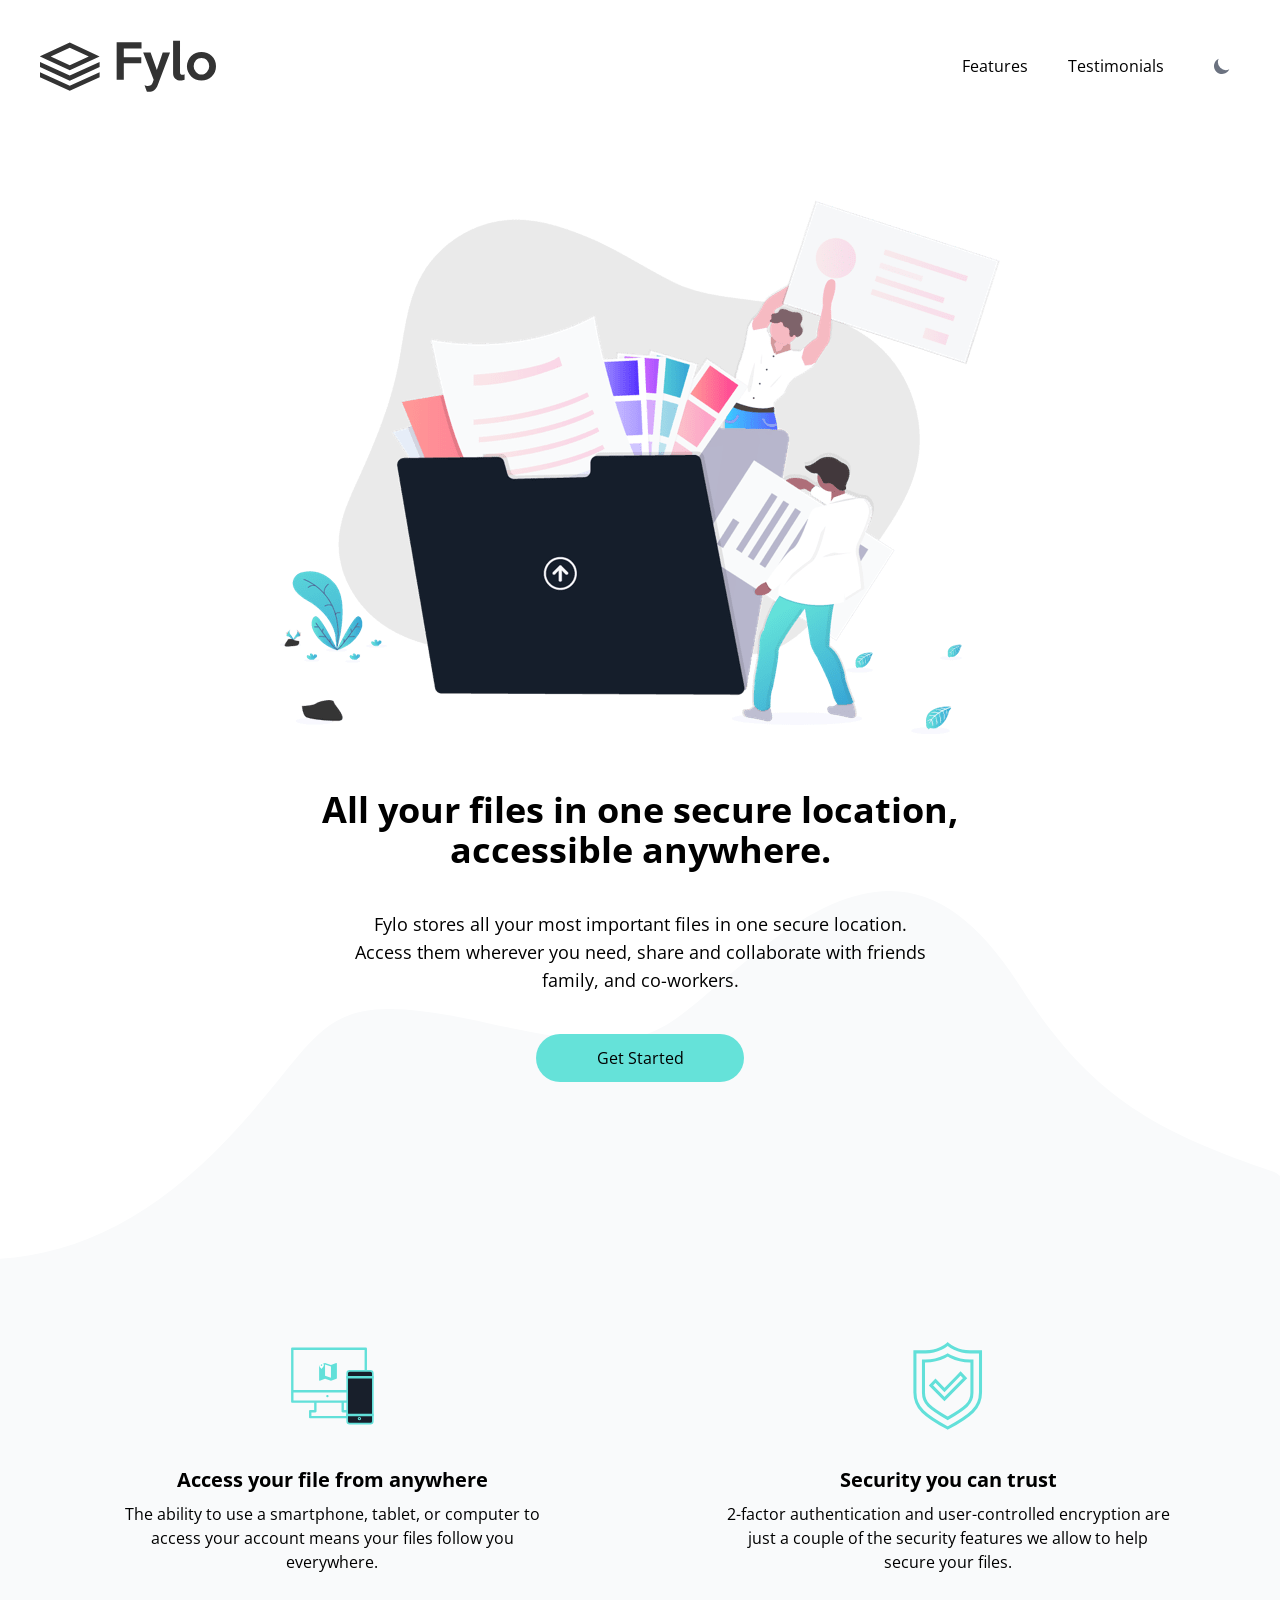
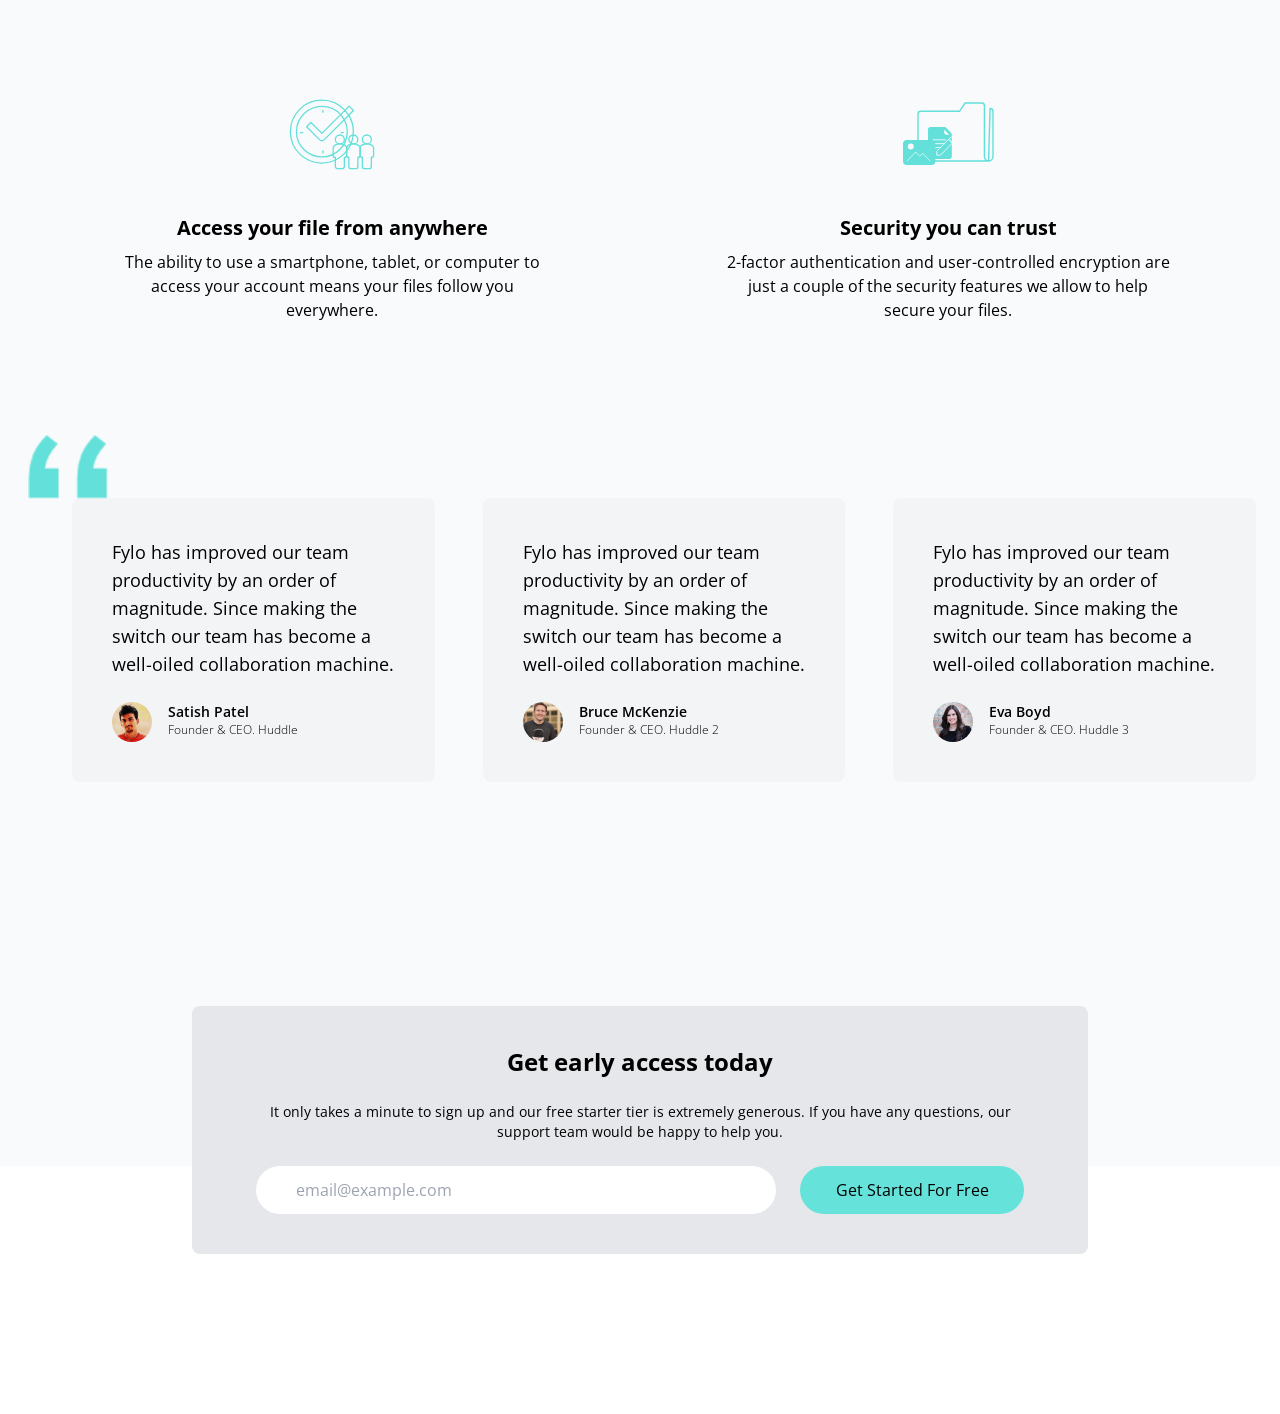
==== commit 9114fa43: "Early Access" ====
--- a/index.html
+++ b/index.html
@@ -248,5 +248,36 @@
         </div>
       </div>
     </section>
+
+    <!-- Early Access Section -->
+    <section id="early-access" class="relative px-6 dark:bg-darkBlue2 md:px-0">
+      <div
+        class="relative -top-40 max-w-4xl mx-auto p-10 px-6 space-y-6 text-center rounded-lg bg-gray-200 dark:bg-darkBlue1 md:px-16"
+      >
+        <h5 class="text-2xl font-bold">Get early access today</h5>
+        <p class="text-sm">
+          It only takes a minute to sign up and our free starter tier is
+          extremely generous. If you have any questions, our support team would
+          be happy to help you.
+        </p>
+        <!-- Input & Button Container -->
+        <div
+          class="flex flex-col items-start space-y-6 md:flex-row md:space-y-0 md:space-x-6"
+        >
+          <div class="w-full md:flex-1">
+            <input
+              type="text"
+              class="w-full px-10 py-3 rounded-full focus:outline-none"
+              placeholder="email@example.com"
+            />
+          </div>
+          <button
+            class="w-full p-3 px-6 rounded-full bg-accentCyan md:w-56 hover:scale-95"
+          >
+            Get Started For Free
+          </button>
+        </div>
+      </div>
+    </section>
   </body>
 </html>
--- a/css/style.css
+++ b/css/style.css
@@ -600,6 +600,10 @@
   top: 3rem;
 }
 
+.-top-40 {
+  top: -10rem;
+}
+
 .mx-auto {
   margin-left: auto;
   margin-right: auto;
@@ -685,8 +689,16 @@
   max-width: 24rem;
 }
 
+.max-w-4xl {
+  max-width: 56rem;
+}
+
 .flex-col {
   flex-direction: column;
+}
+
+.items-start {
+  align-items: flex-start;
 }
 
 .items-center {
@@ -744,6 +756,11 @@
   background-color: rgb(249 250 251 / var(--tw-bg-opacity));
 }
 
+.bg-gray-200 {
+  --tw-bg-opacity: 1;
+  background-color: rgb(229 231 235 / var(--tw-bg-opacity));
+}
+
 .bg-curvy-light-mode {
   background-image: url('../images/bg-curvy-light-mode.svg');
 }
@@ -781,6 +798,16 @@
   padding-right: 1.5rem;
 }
 
+.px-10 {
+  padding-left: 2.5rem;
+  padding-right: 2.5rem;
+}
+
+.py-3 {
+  padding-top: 0.75rem;
+  padding-bottom: 0.75rem;
+}
+
 .pb-32 {
   padding-bottom: 8rem;
 }
@@ -823,6 +850,11 @@
 .text-xs {
   font-size: 0.75rem;
   line-height: 1rem;
+}
+
+.text-2xl {
+  font-size: 1.5rem;
+  line-height: 2rem;
 }
 
 .font-bold {
@@ -897,6 +929,11 @@
   background-color: hsl(219 30% 18% / var(--tw-bg-opacity));
 }
 
+:is(.dark .dark\:bg-darkBlue2) {
+  --tw-bg-opacity: 1;
+  background-color: hsl(216 53% 9% / var(--tw-bg-opacity));
+}
+
 :is(.dark .dark\:bg-curvy-dark-mode) {
   background-image: url('../images/bg-curvy-dark-mode.svg');
 }
@@ -955,8 +992,16 @@
     width: 5rem;
   }
 
+  .md\:w-56 {
+    width: 14rem;
+  }
+
   .md\:max-w-xl {
     max-width: 36rem;
+  }
+
+  .md\:flex-1 {
+    flex: 1 1 0%;
   }
 
   .md\:flex-row {
@@ -981,6 +1026,22 @@
     margin-bottom: calc(0px * var(--tw-space-y-reverse));
   }
 
+  .md\:space-x-6 > :not([hidden]) ~ :not([hidden]) {
+    --tw-space-x-reverse: 0;
+    margin-right: calc(1.5rem * var(--tw-space-x-reverse));
+    margin-left: calc(1.5rem * calc(1 - var(--tw-space-x-reverse)));
+  }
+
+  .md\:px-0 {
+    padding-left: 0px;
+    padding-right: 0px;
+  }
+
+  .md\:px-16 {
+    padding-left: 4rem;
+    padding-right: 4rem;
+  }
+
   .md\:pb-96 {
     padding-bottom: 24rem;
   }
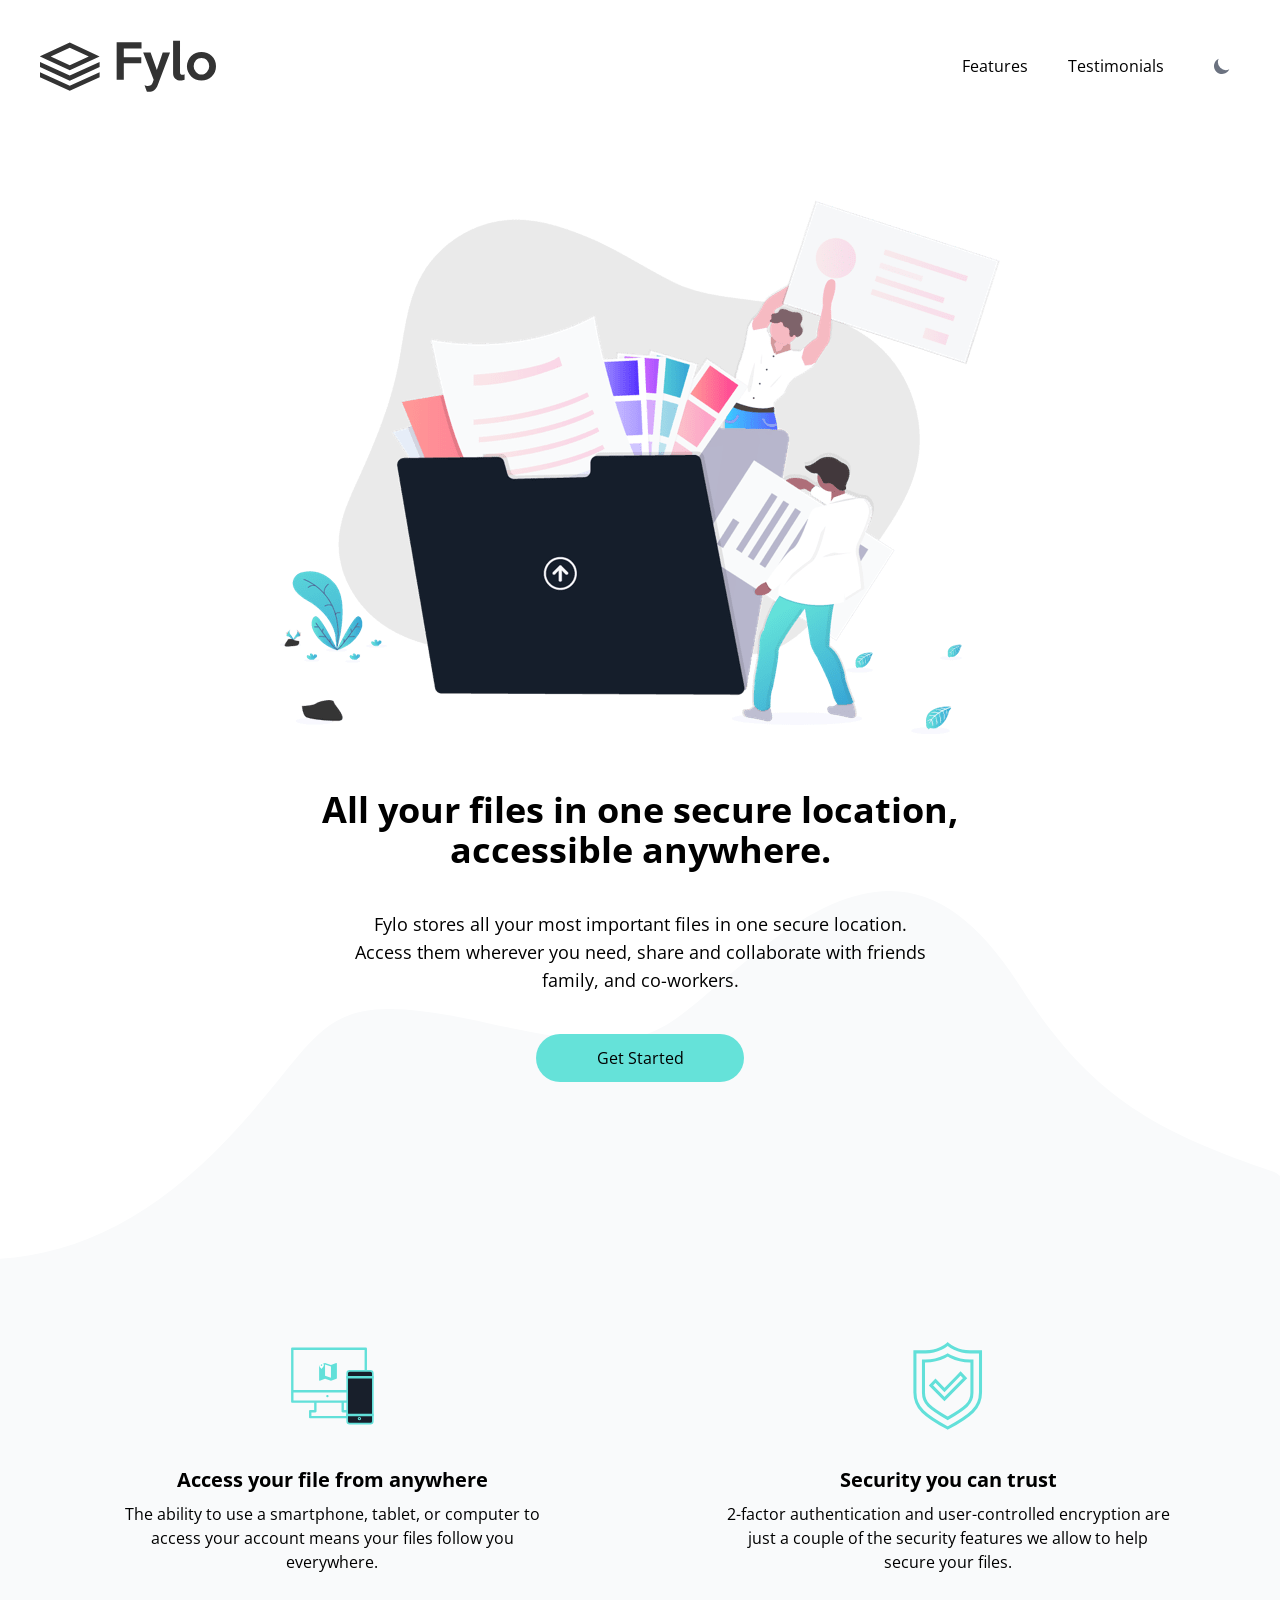
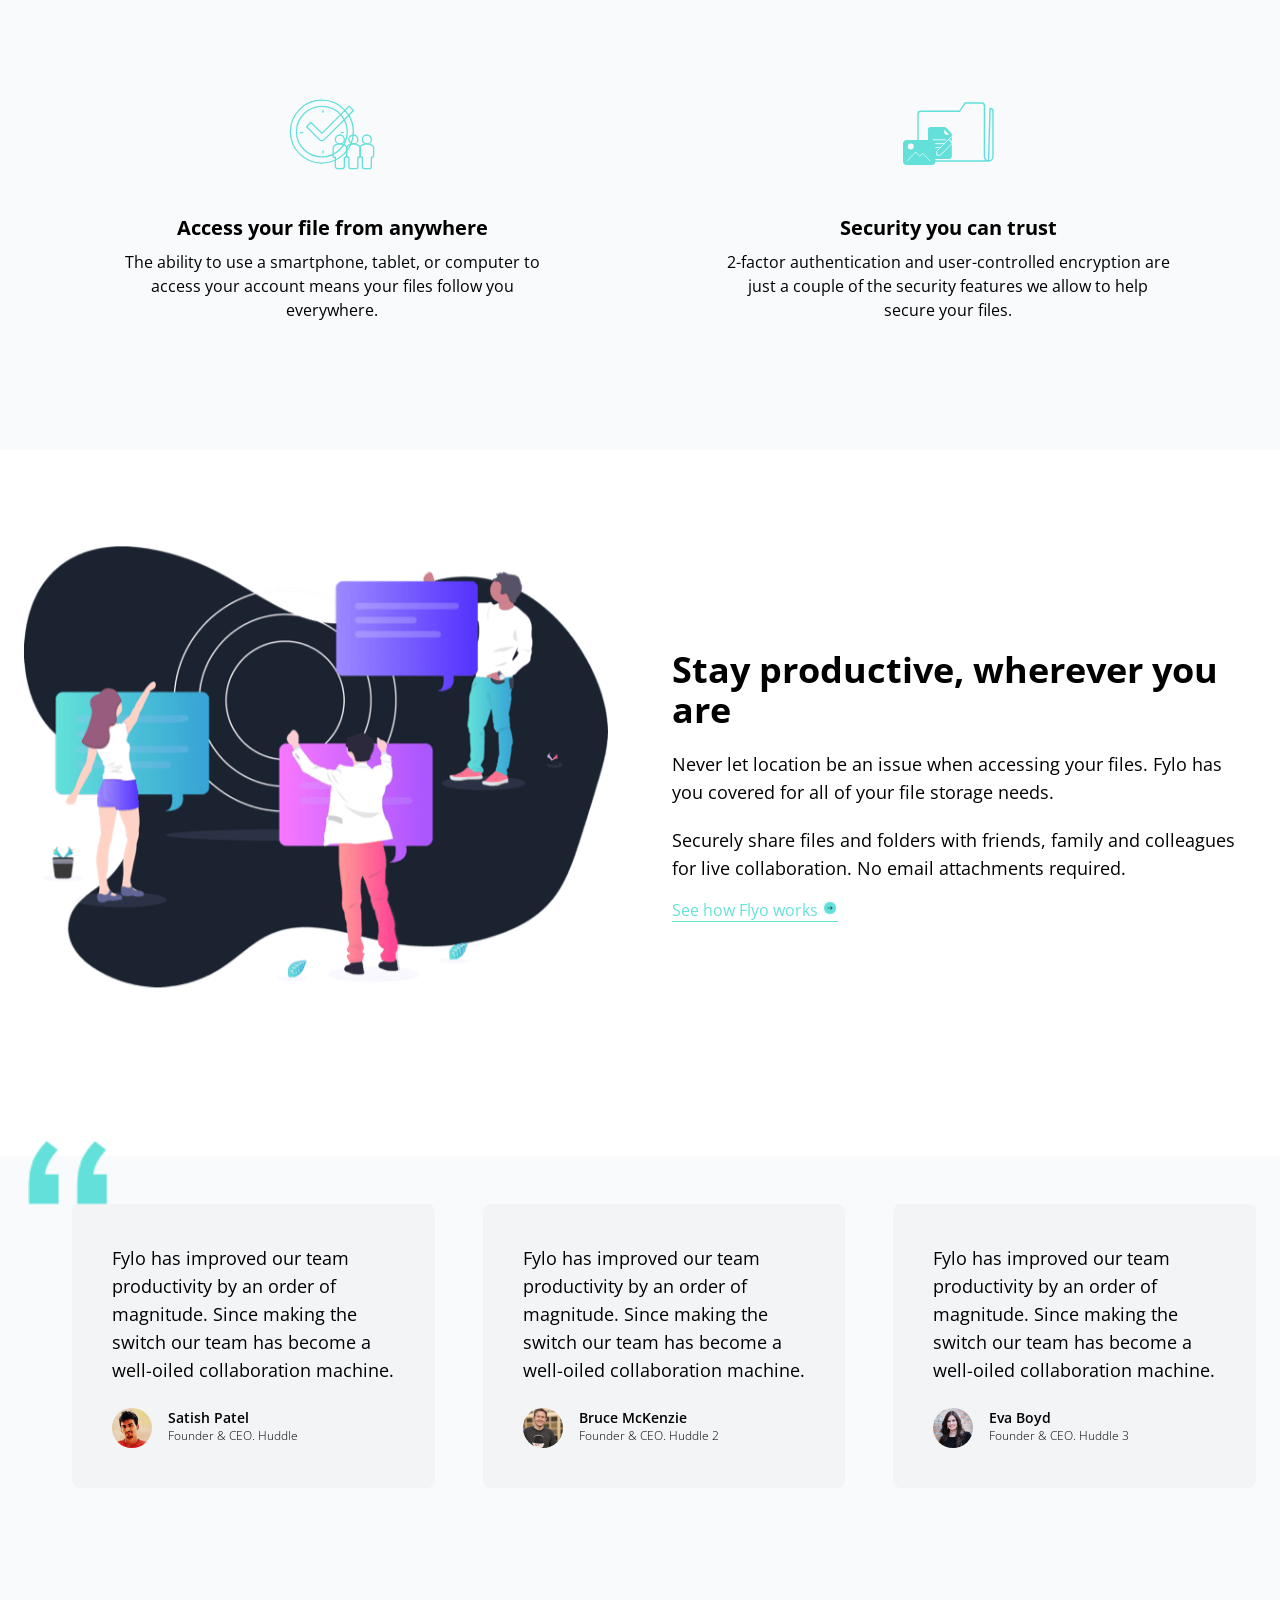
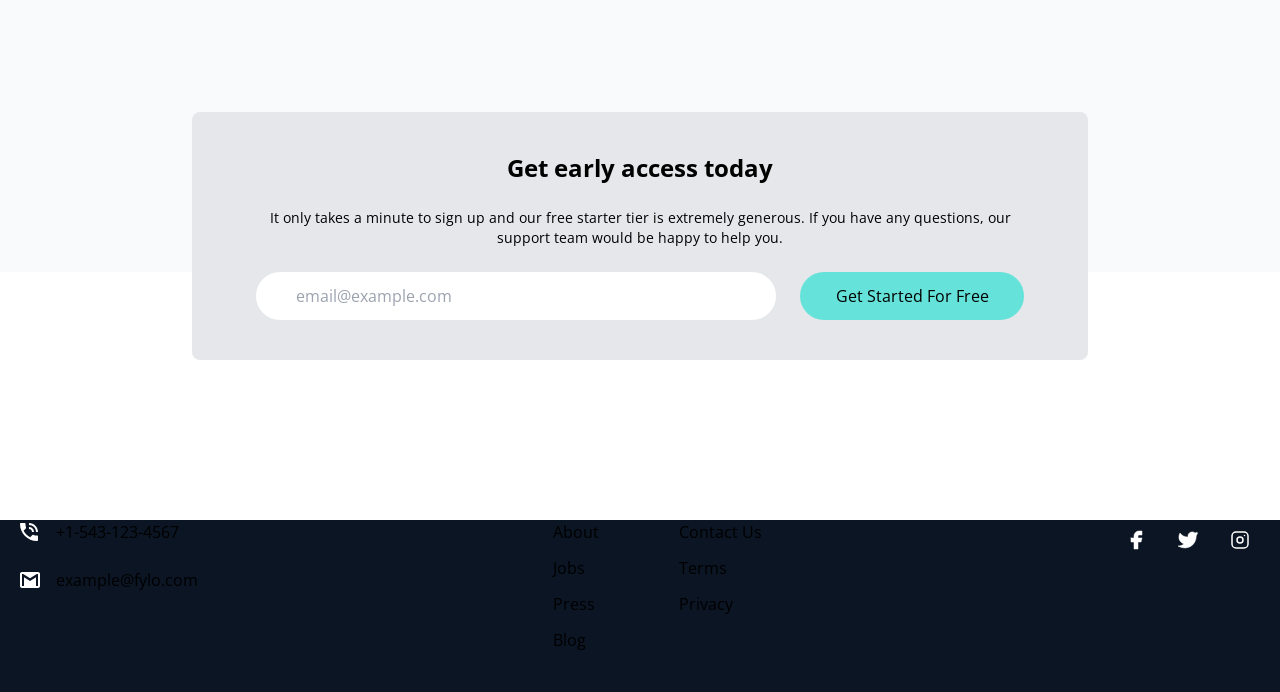
==== commit 5d0aecc5: "footer" ====
--- a/index.html
+++ b/index.html
@@ -1,5 +1,5 @@
 <!DOCTYPE html>
-<html lang="en">
+<html lang="en" class="scroll-smooth">
   <head>
     <meta charset="UTF-8" />
     <meta name="viewport" content="width=device-width, initial-scale=1.0" />
@@ -162,6 +162,49 @@
       </div>
     </section>
 
+    <!-- Productive Section -->
+    <section id="productive" class="bg-white dark:bg-darkBlue">
+      <!-- Productive Container -->
+      <div
+        class="container flex flex-col items-center mx-auto px-6 pt-24 pb-32 md:flex-row md:space-x-16"
+      >
+        <!-- Image -->
+        <div class="md:w-1/2">
+          <img
+            src="images/illustration-stay-productive.png"
+            alt=""
+            class="mb-10"
+          />
+        </div>
+
+        <!-- Content -->
+        <div class="flex flex-col items-start md:w-1/2">
+          <div class="flex flex-col space-y-5">
+            <h4 class="mx-w-md text-xl font-bold md:text-4xl">
+              Stay productive, wherever you are
+            </h4>
+            <p class="text-md md:text-lg">
+              Never let location be an issue when accessing your files. Fylo has
+              you covered for all of your file storage needs.
+            </p>
+
+            <p class="text-md md:text-lg">
+              Securely share files and folders with friends, family and
+              colleagues for live collaboration. No email attachments required.
+            </p>
+          </div>
+
+          <!-- Link -->
+          <div class="block mt-4">
+            <a href="#" class="border-b border-accentCyan text-accentCyan">
+              See how Flyo works
+              <img src="images/icon-arrow.svg" alt="" class="inline pb-2" />
+            </a>
+          </div>
+        </div>
+      </div>
+    </section>
+
     <!-- Testimonial Section -->
     <section id="testimonials" class="bg-gray-50 dark:bg-darkBlue">
       <!-- Testimonials Container -->
@@ -279,5 +322,79 @@
         </div>
       </div>
     </section>
+
+    <!-- Footer -->
+    <footer class="bg-darkBlue2">
+      <div class="container mx-auto px-5 pb-10">
+        <!-- Flex Container For All Items -->
+        <div
+          class="flex flex-col justify-between space-y-24 md:flex-row md:space-y-0"
+        >
+          <!-- Email & Phone -->
+          <div class="mt-10 space-y-6">
+            <div class="flex items-center space-x-3 md:-mt-10">
+              <div class="w-6">
+                <img src="images/icon-phone.svg" alt="" class="scale-10" />
+              </div>
+              <div>+1-543-123-4567</div>
+            </div>
+            <div class="flex items-center space-x-3">
+              <div class="w-6">
+                <img src="images/icon-email.svg" alt="" class="scale-10" />
+              </div>
+              <div>example@fylo.com</div>
+            </div>
+          </div>
+
+          <!-- Menus -->
+          <div
+            class="flex flex-col space-y-10 text-xl md:text-base md:space-x-20 md:space-y-0 md:flex-row"
+          >
+            <div class="flex flex-col space-y-3">
+              <a href="#">About</a>
+              <a href="#">Jobs</a>
+              <a href="#">Press</a>
+              <a href="#">Blog</a>
+            </div>
+            <div class="flex flex-col space-y-3">
+              <a href="#">Contact Us</a>
+              <a href="#">Terms</a>
+              <a href="#">Privacy</a>
+            </div>
+          </div>
+
+          <!-- Social -->
+          <div class="flex justify-center pb-10 space-x-3">
+            <div>
+              <a href="#">
+                <img
+                  src="images/facebook.svg"
+                  alt=""
+                  class="p-2 bg-darkBlue rounded-full ficon"
+                />
+              </a>
+            </div>
+            <div>
+              <a href="#">
+                <img
+                  src="images/twitter.svg"
+                  alt=""
+                  class="p-2 bg-darkBlue rounded-full ficon"
+                />
+              </a>
+            </div>
+            <div>
+              <a href="#">
+                <img
+                  src="images/instagram.svg"
+                  alt=""
+                  class="p-2 bg-darkBlue rounded-full ficon"
+                />
+              </a>
+            </div>
+          </div>
+        </div>
+      </div>
+    </footer>
   </body>
 </html>
--- a/css/style.css
+++ b/css/style.css
@@ -580,6 +580,10 @@
   top: -0.5rem;
 }
 
+.-top-40 {
+  top: -10rem;
+}
+
 .left-1 {
   left: 0.25rem;
 }
@@ -598,10 +602,6 @@
 
 .top-12 {
   top: 3rem;
-}
-
-.-top-40 {
-  top: -10rem;
 }
 
 .mx-auto {
@@ -629,6 +629,18 @@
   margin-top: 7rem;
 }
 
+.mt-4 {
+  margin-top: 1rem;
+}
+
+.block {
+  display: block;
+}
+
+.inline {
+  display: inline;
+}
+
 .flex {
   display: flex;
 }
@@ -677,10 +689,18 @@
   width: 100%;
 }
 
+.w-6 {
+  width: 1.5rem;
+}
+
 .max-w-2xl {
   max-width: 42rem;
 }
 
+.max-w-4xl {
+  max-width: 56rem;
+}
+
 .max-w-md {
   max-width: 28rem;
 }
@@ -689,10 +709,6 @@
   max-width: 24rem;
 }
 
-.max-w-4xl {
-  max-width: 56rem;
-}
-
 .flex-col {
   flex-direction: column;
 }
@@ -707,6 +723,10 @@
 
 .justify-center {
   justify-content: center;
+}
+
+.justify-between {
+  justify-content: space-between;
 }
 
 .space-x-4 > :not([hidden]) ~ :not([hidden]) {
@@ -727,18 +747,55 @@
   margin-bottom: calc(6rem * var(--tw-space-y-reverse));
 }
 
+.space-y-5 > :not([hidden]) ~ :not([hidden]) {
+  --tw-space-y-reverse: 0;
+  margin-top: calc(1.25rem * calc(1 - var(--tw-space-y-reverse)));
+  margin-bottom: calc(1.25rem * var(--tw-space-y-reverse));
+}
+
 .space-y-6 > :not([hidden]) ~ :not([hidden]) {
   --tw-space-y-reverse: 0;
   margin-top: calc(1.5rem * calc(1 - var(--tw-space-y-reverse)));
   margin-bottom: calc(1.5rem * var(--tw-space-y-reverse));
 }
 
+.space-x-3 > :not([hidden]) ~ :not([hidden]) {
+  --tw-space-x-reverse: 0;
+  margin-right: calc(0.75rem * var(--tw-space-x-reverse));
+  margin-left: calc(0.75rem * calc(1 - var(--tw-space-x-reverse)));
+}
+
+.space-y-10 > :not([hidden]) ~ :not([hidden]) {
+  --tw-space-y-reverse: 0;
+  margin-top: calc(2.5rem * calc(1 - var(--tw-space-y-reverse)));
+  margin-bottom: calc(2.5rem * var(--tw-space-y-reverse));
+}
+
+.space-y-3 > :not([hidden]) ~ :not([hidden]) {
+  --tw-space-y-reverse: 0;
+  margin-top: calc(0.75rem * calc(1 - var(--tw-space-y-reverse)));
+  margin-bottom: calc(0.75rem * var(--tw-space-y-reverse));
+}
+
+.scroll-smooth {
+  scroll-behavior: smooth;
+}
+
 .rounded-full {
   border-radius: 9999px;
 }
 
 .rounded-lg {
   border-radius: 0.5rem;
+}
+
+.border-b {
+  border-bottom-width: 1px;
+}
+
+.border-accentCyan {
+  --tw-border-opacity: 1;
+  border-color: hsl(176 68% 64% / var(--tw-border-opacity));
 }
 
 .bg-accentCyan {
@@ -751,14 +808,24 @@
   background-color: rgb(243 244 246 / var(--tw-bg-opacity));
 }
 
+.bg-gray-200 {
+  --tw-bg-opacity: 1;
+  background-color: rgb(229 231 235 / var(--tw-bg-opacity));
+}
+
 .bg-gray-50 {
   --tw-bg-opacity: 1;
   background-color: rgb(249 250 251 / var(--tw-bg-opacity));
 }
 
-.bg-gray-200 {
+.bg-white {
   --tw-bg-opacity: 1;
-  background-color: rgb(229 231 235 / var(--tw-bg-opacity));
+  background-color: rgb(255 255 255 / var(--tw-bg-opacity));
+}
+
+.bg-darkBlue2 {
+  --tw-bg-opacity: 1;
+  background-color: hsl(216 53% 9% / var(--tw-bg-opacity));
 }
 
 .bg-curvy-light-mode {
@@ -791,6 +858,11 @@
 
 .p-3 {
   padding: 0.75rem;
+}
+
+.px-10 {
+  padding-left: 2.5rem;
+  padding-right: 2.5rem;
 }
 
 .px-6 {
@@ -798,16 +870,20 @@
   padding-right: 1.5rem;
 }
 
-.px-10 {
-  padding-left: 2.5rem;
-  padding-right: 2.5rem;
-}
-
 .py-3 {
   padding-top: 0.75rem;
   padding-bottom: 0.75rem;
 }
 
+.px-5 {
+  padding-left: 1.25rem;
+  padding-right: 1.25rem;
+}
+
+.pb-2 {
+  padding-bottom: 0.5rem;
+}
+
 .pb-32 {
   padding-bottom: 8rem;
 }
@@ -824,12 +900,25 @@
   padding-top: 3rem;
 }
 
+.pt-24 {
+  padding-top: 6rem;
+}
+
+.pb-10 {
+  padding-bottom: 2.5rem;
+}
+
 .text-center {
   text-align: center;
 }
 
 .font-opensans {
   font-family: Open Sans, sans-serif;
+}
+
+.text-2xl {
+  font-size: 1.5rem;
+  line-height: 2rem;
 }
 
 .text-3xl {
@@ -852,11 +941,6 @@
   line-height: 1rem;
 }
 
-.text-2xl {
-  font-size: 1.5rem;
-  line-height: 2rem;
-}
-
 .font-bold {
   font-weight: 700;
 }
@@ -875,11 +959,21 @@
 
 .leading-normal {
   line-height: 1.5;
+}
+
+.text-accentCyan {
+  --tw-text-opacity: 1;
+  color: hsl(176 68% 64% / var(--tw-text-opacity));
 }
 
 .text-gray-500 {
   --tw-text-opacity: 1;
   color: rgb(107 114 128 / var(--tw-text-opacity));
+}
+
+.ficon:hover {
+  filter: invert(80%) sepia(37%) saturate(7048%) hue-rotate(132deg)
+    brightness(105%) contrast(104%);
 }
 
 .hover\:scale-95:hover {
@@ -924,16 +1018,16 @@
   background-color: hsl(218 28% 13% / var(--tw-bg-opacity));
 }
 
+:is(.dark .dark\:bg-darkBlue2) {
+  --tw-bg-opacity: 1;
+  background-color: hsl(216 53% 9% / var(--tw-bg-opacity));
+}
+
 :is(.dark .dark\:bg-darkBlue3) {
   --tw-bg-opacity: 1;
   background-color: hsl(219 30% 18% / var(--tw-bg-opacity));
 }
 
-:is(.dark .dark\:bg-darkBlue2) {
-  --tw-bg-opacity: 1;
-  background-color: hsl(216 53% 9% / var(--tw-bg-opacity));
-}
-
 :is(.dark .dark\:bg-curvy-dark-mode) {
   background-image: url('../images/bg-curvy-dark-mode.svg');
 }
@@ -974,6 +1068,10 @@
   .md\:mx-0 {
     margin-left: 0px;
     margin-right: 0px;
+  }
+
+  .md\:-mt-10 {
+    margin-top: -2.5rem;
   }
 
   .md\:h-20 {
@@ -1020,16 +1118,28 @@
     margin-left: calc(3rem * calc(1 - var(--tw-space-x-reverse)));
   }
 
+  .md\:space-x-16 > :not([hidden]) ~ :not([hidden]) {
+    --tw-space-x-reverse: 0;
+    margin-right: calc(4rem * var(--tw-space-x-reverse));
+    margin-left: calc(4rem * calc(1 - var(--tw-space-x-reverse)));
+  }
+
+  .md\:space-x-6 > :not([hidden]) ~ :not([hidden]) {
+    --tw-space-x-reverse: 0;
+    margin-right: calc(1.5rem * var(--tw-space-x-reverse));
+    margin-left: calc(1.5rem * calc(1 - var(--tw-space-x-reverse)));
+  }
+
   .md\:space-y-0 > :not([hidden]) ~ :not([hidden]) {
     --tw-space-y-reverse: 0;
     margin-top: calc(0px * calc(1 - var(--tw-space-y-reverse)));
     margin-bottom: calc(0px * var(--tw-space-y-reverse));
   }
 
-  .md\:space-x-6 > :not([hidden]) ~ :not([hidden]) {
+  .md\:space-x-20 > :not([hidden]) ~ :not([hidden]) {
     --tw-space-x-reverse: 0;
-    margin-right: calc(1.5rem * var(--tw-space-x-reverse));
-    margin-left: calc(1.5rem * calc(1 - var(--tw-space-x-reverse)));
+    margin-right: calc(5rem * var(--tw-space-x-reverse));
+    margin-left: calc(5rem * calc(1 - var(--tw-space-x-reverse)));
   }
 
   .md\:px-0 {
@@ -1059,4 +1169,9 @@
     font-size: 1.125rem;
     line-height: 1.75rem;
   }
-}
+
+  .md\:text-base {
+    font-size: 1rem;
+    line-height: 1.5rem;
+  }
+}
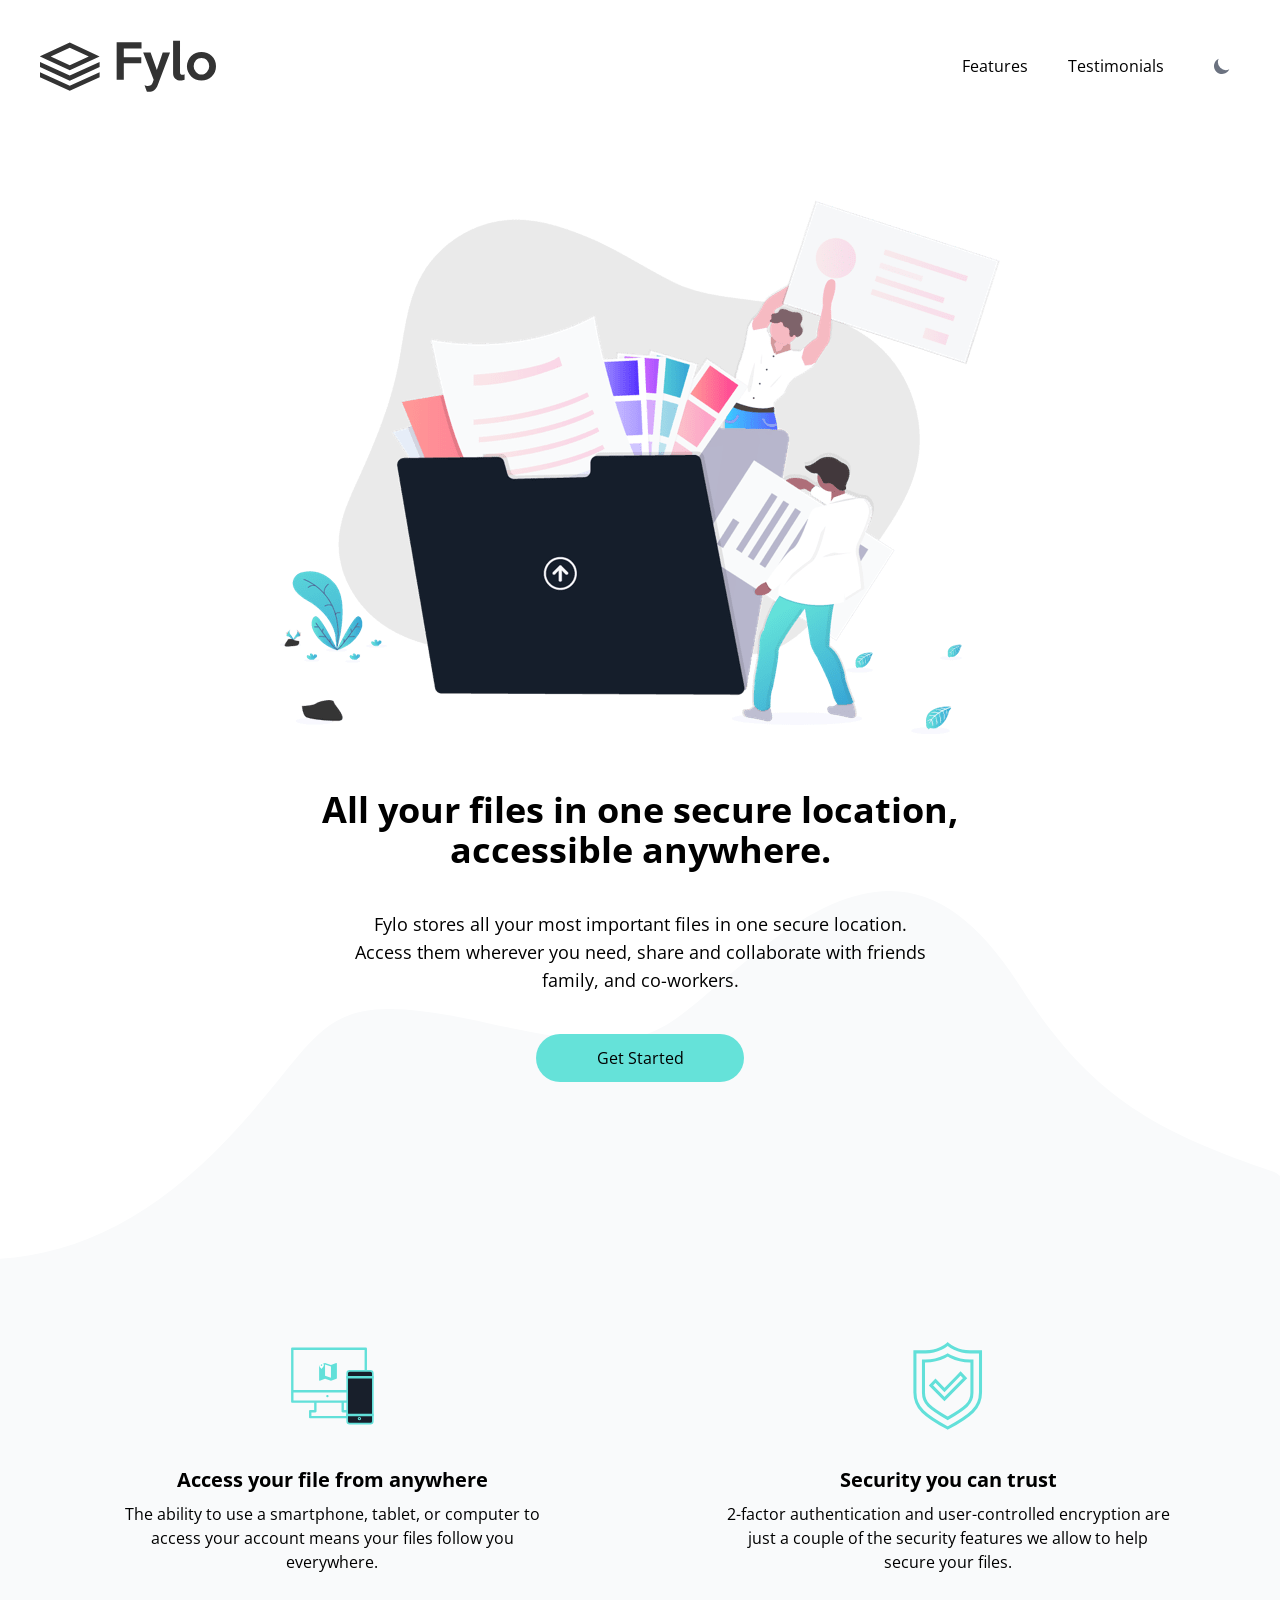
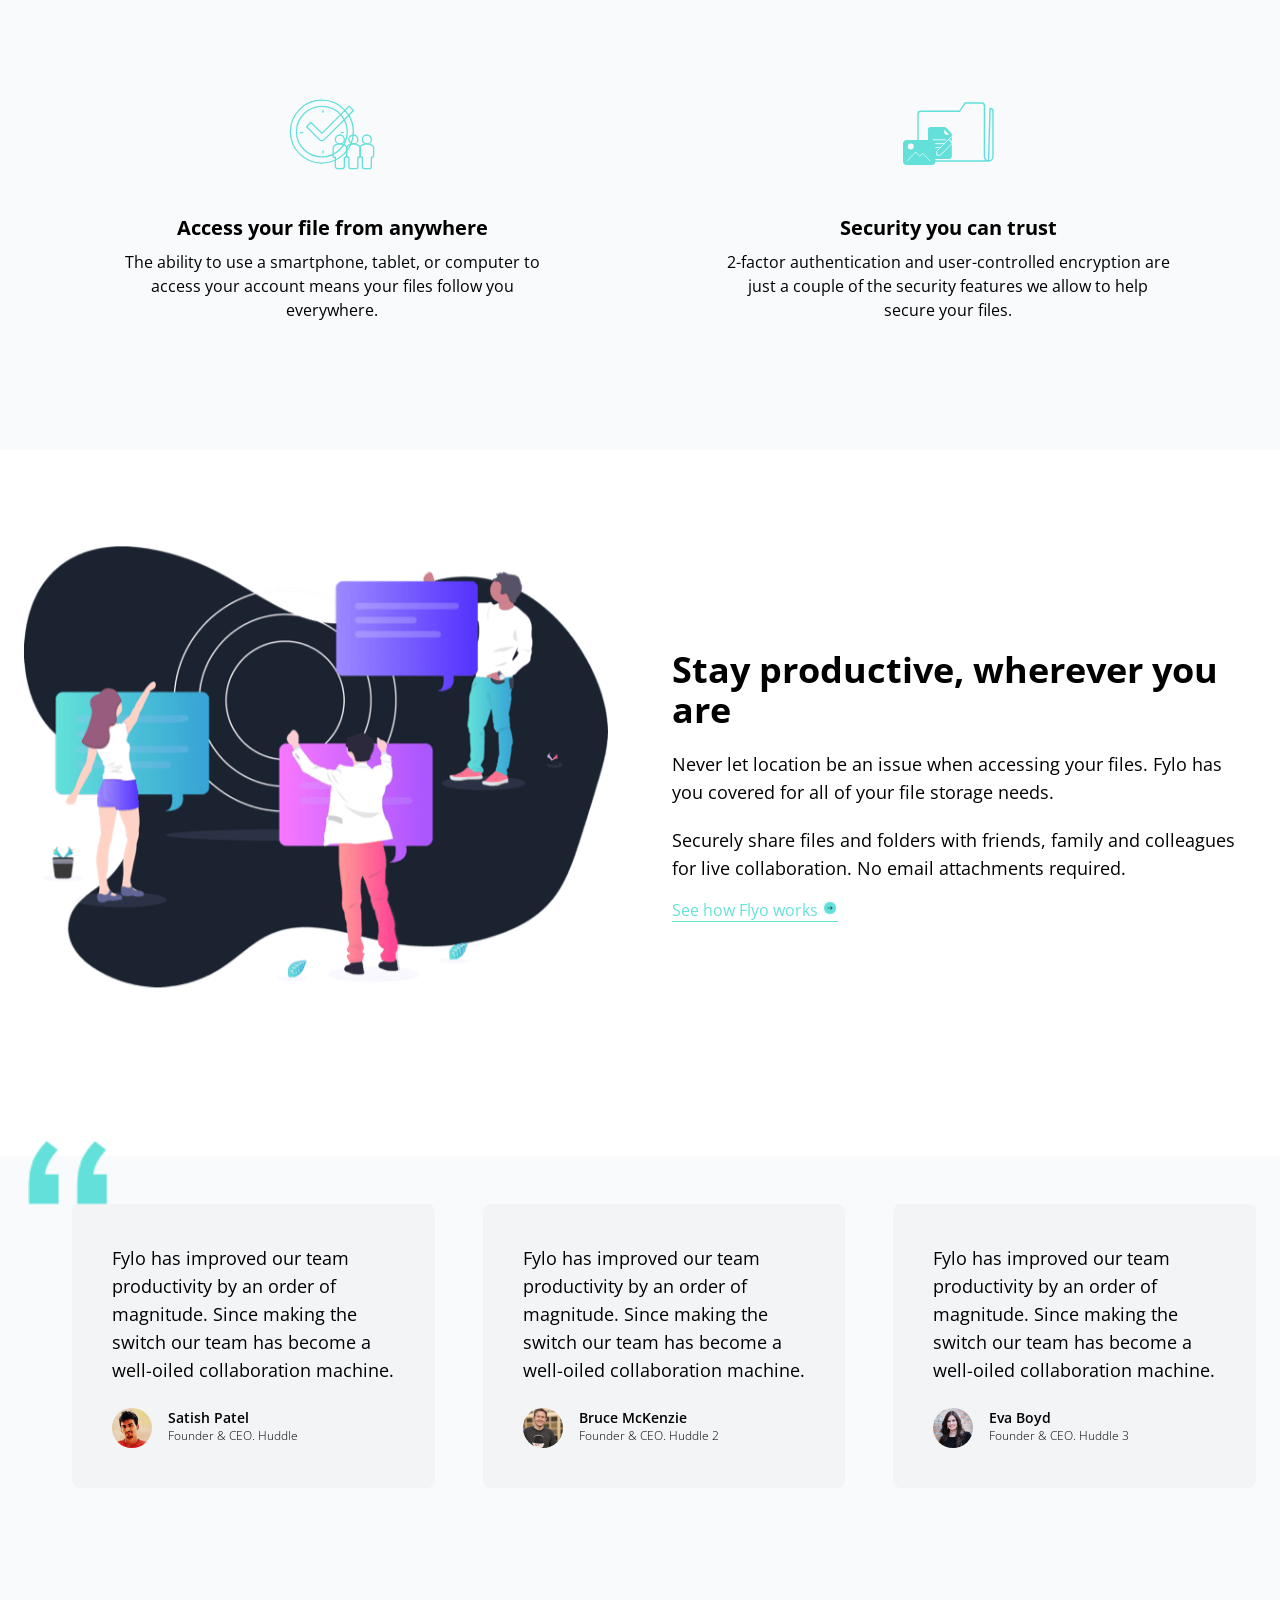
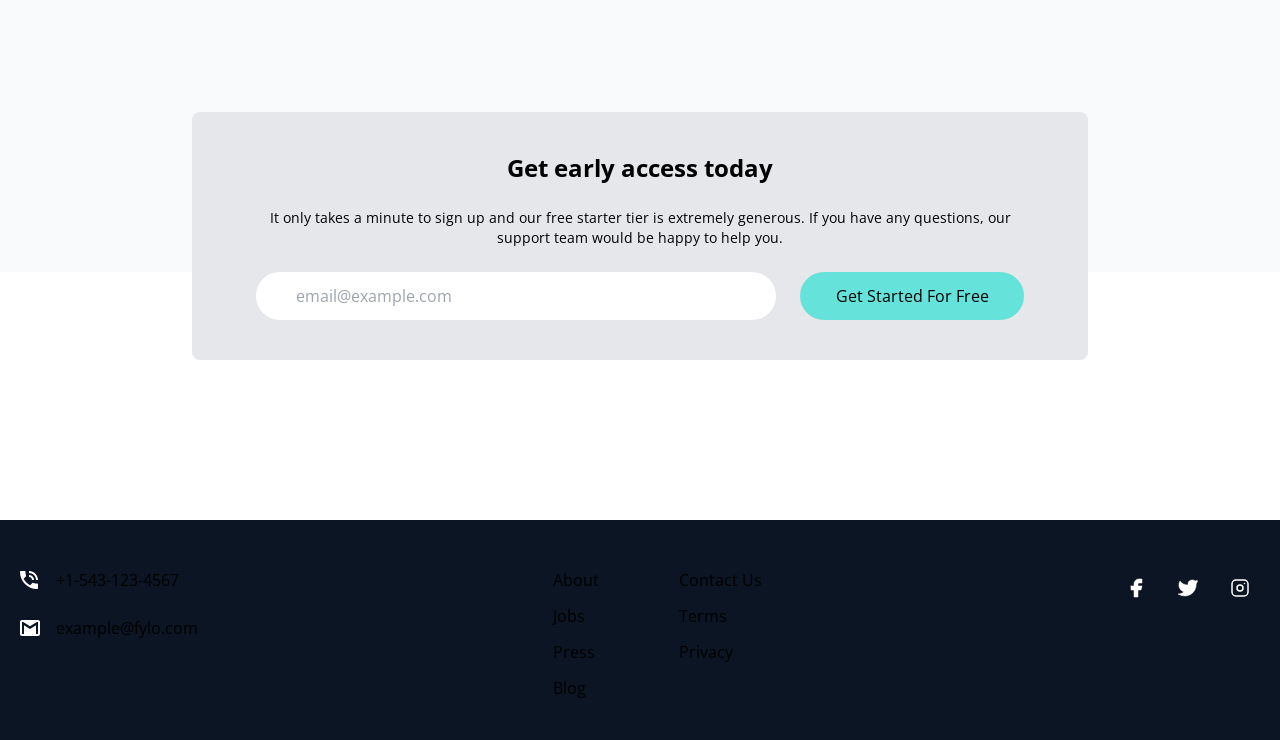
==== commit 5f1ad4c7: "add top padding" ====
--- a/index.html
+++ b/index.html
@@ -324,8 +324,8 @@
     </section>
 
     <!-- Footer -->
-    <footer class="bg-darkBlue2">
-      <div class="container mx-auto px-5 pb-10">
+    <footer class="bg-darkBlue2 text-white">
+      <div class="container mx-auto px-5 pt-12 pb-10">
         <!-- Flex Container For All Items -->
         <div
           class="flex flex-col justify-between space-y-24 md:flex-row md:space-y-0"
